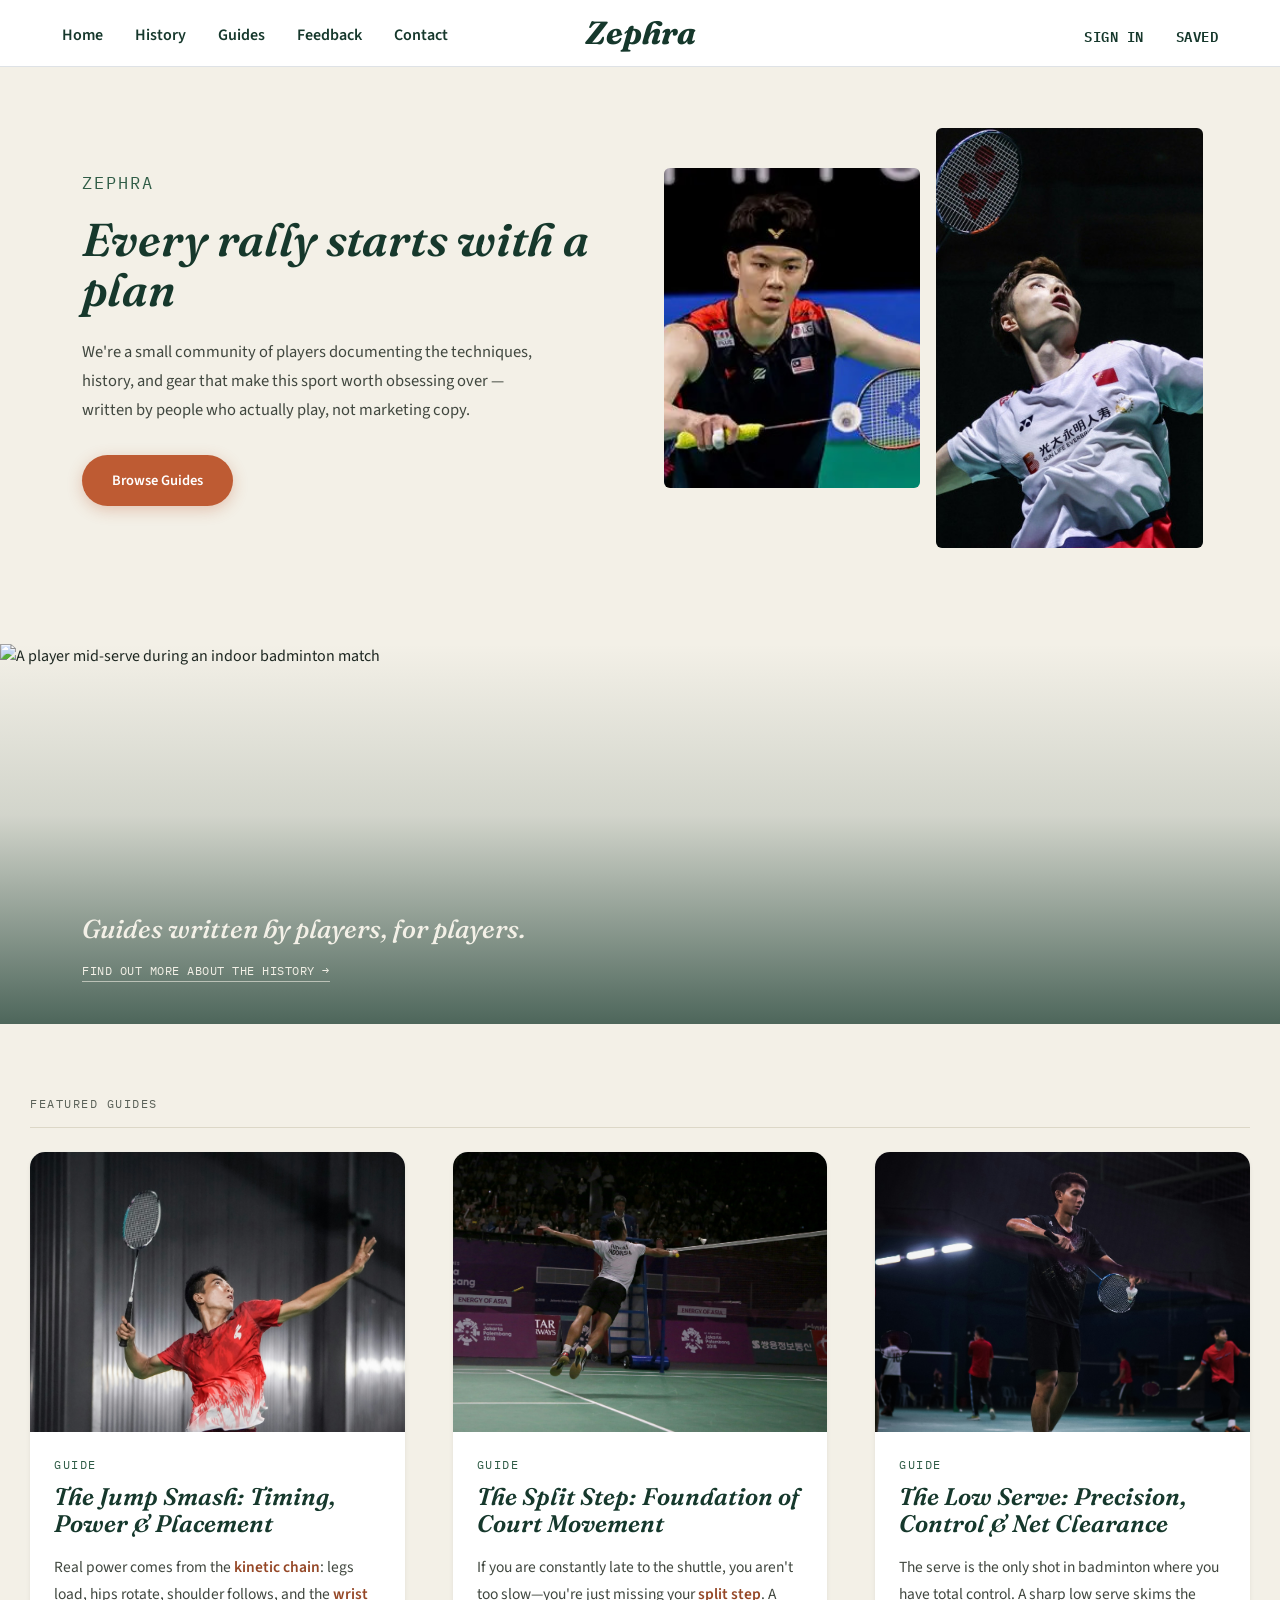
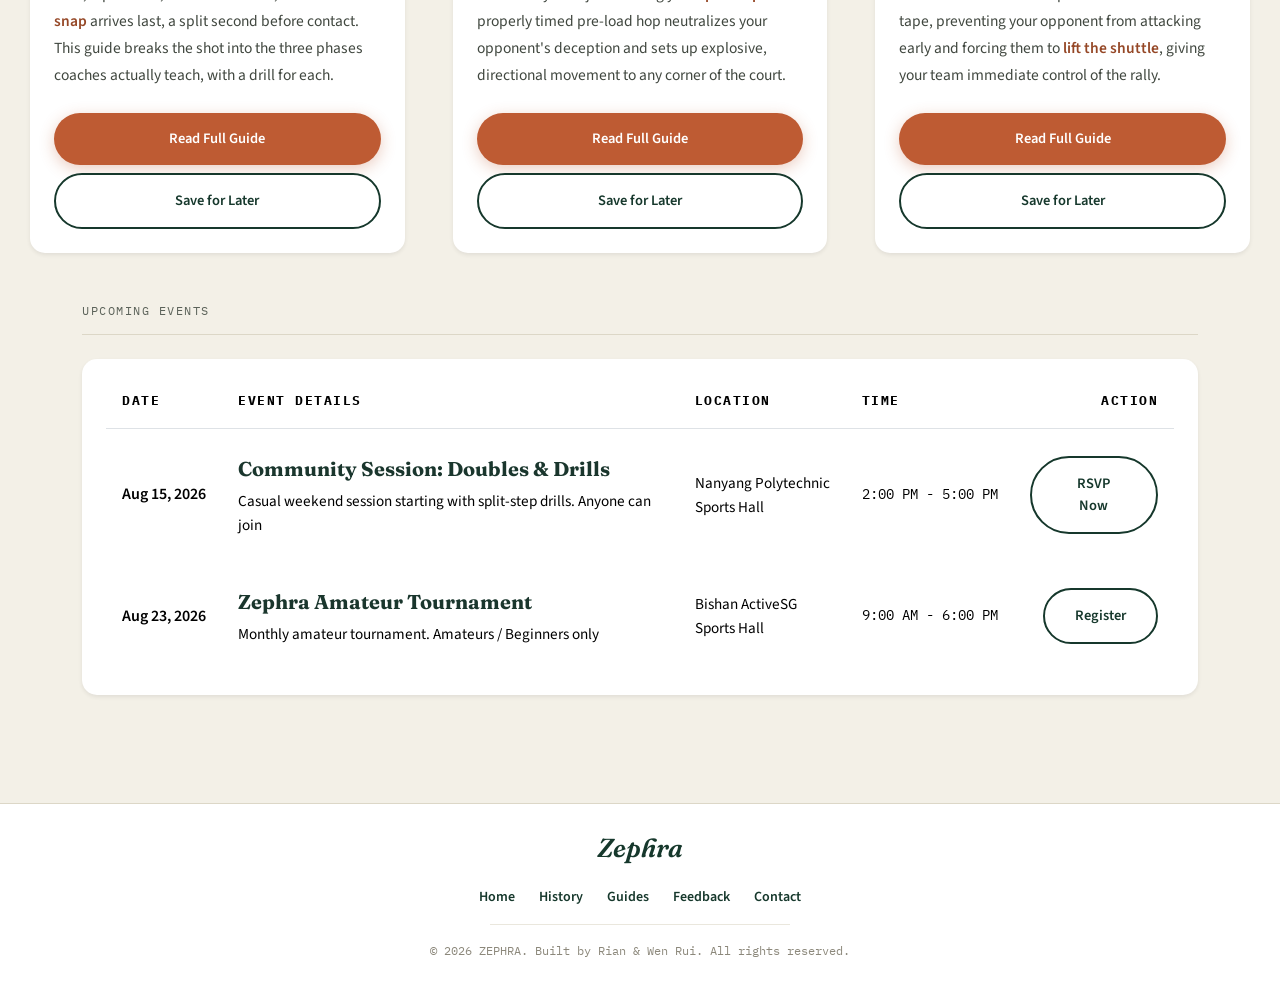
==== index.html @ 2a60977e "Update index.html" ====
<!DOCTYPE html>
<html lang="en">

<head>
    <meta charset="UTF-8">
    <meta name="viewport" content="width=device-width, initial-scale=1.0">
    <title>ZEPHRA — Badminton, Learned Properly</title>

    <!-- 1. BOOTSTRAP 5 CSS -->
    <link href="https://cdn.jsdelivr.net/npm/bootstrap@5.3.3/dist/css/bootstrap.min.css" rel="stylesheet">

    <!-- 2. GOOGLE FONTS -->
    <link rel="preconnect" href="https://fonts.googleapis.com">
    <link rel="preconnect" href="https://fonts.gstatic.com" crossorigin>
    <link
        href="https://fonts.googleapis.com/css2?family=Fraunces:ital,opsz,wght@0,9..144,300..900;1,9..144,300..900&family=IBM+Plex+Mono:ital,wght@0,400;0,500;0,600;1,400&family=Source+Sans+3:ital,wght@0,400;0,600;0,700;1,400&display=swap"
        rel="stylesheet">

    <!-- 3. YOUR CUSTOM CSS -->
    <link rel="stylesheet" href="common.css">
    <link rel="stylesheet" href="index.css">
</head>

<body>

    <!-- NAVBAR -->
    <header class="navbar navbar-expand-md fixed-top bg-white border-bottom">
        <div class="container-fluid max-width-1200 px-3 px-md-4">
            
            <!-- Brand Logo -->
            <a href="index.html" class="nav-brand fw-bold text-decoration-none">Zephra</a>

            <!-- Hamburger Toggle Button (Hidden on desktop, visible on phone) -->
            <button class="navbar-toggler border-0 shadow-none" type="button" data-bs-toggle="collapse" data-bs-target="#zephraNavbar" aria-controls="zephraNavbar" aria-expanded="false" aria-label="Toggle navigation">
            <span class="navbar-toggler-icon"></span>
            </button>

            <!-- Collapsible Navigation Links -->
            <div class="collapse navbar-collapse mt-3 mt-md-0" id="zephraNavbar">
            
            <!-- Left Links -->
            <nav class="nav-left navbar-nav me-auto mb-2 mb-md-0 d-flex gap-md-3">
                <a href="index.html" class="nav-item nav-link">Home</a>
                <a href="history.html" class="nav-item nav-link">History</a>
                <a href="techniques.html" class="nav-item nav-link">Guides</a>
                <a href="feedback.html" class="nav-item nav-link">Feedback</a>
                <a href="contact.html" class="nav-item nav-link">Contact</a>
            </nav>

            <!-- Right Links & Search -->
            <div class="nav-right navbar-nav align-items-md-center gap-2 gap-md-3">
                <a href="signin.html" class="nav-item nav-link">Sign In</a>
                <a href="saved.html" class="nav-item nav-link">Saved</a>
            </div>

            </div>

        </div>
    </header>

    <!-- HERO SECTION -->
    <section class="hero py-5">
        <div class="container">
            <div class="row align-items-center g-5">

                <div class="col-lg-6">
                    <div class="hero-eyebrow">Zephra</div>
                    <h1 class="hero-title">Every rally starts with a plan</h1>
                    <p class="hero-copy">
                        We're a small community of players documenting the techniques, history,
                        and gear that make this sport worth obsessing over — written by people
                        who actually play, not marketing copy.
                    </p>
                    <a href="techniques.html" class="btn btn-primary">Browse Guides</a>
                </div>

                <div class="col-lg-6">
                    <div class="hero-images">
                        <img class="img-a" src="lzj.jpg" alt="Shuttlecock resting on a badminton racket">
                        <img class="img-b" src="shiyuqi.jpg" alt="Two players rallying on an outdoor badminton court">
                    </div>
                </div>

            </div>
        </div>
    </section>

    <!-- BANNER SECTION -->
    <section class="banner my-5">
        <img src="https://images.unsplash.com/photo-1723074832950-9fb031b0f4ec?fm=jpg&q=70&w=1800&auto=format&fit=crop"
            alt="A player mid-serve during an indoor badminton match">

        <div class="container banner-inner">
            <div class="banner-caption">
                <p>Guides written by players, for players.</p>
                <a href="history.html">Find out more about the History →</a>
            </div>
        </div>
    </section>

<!-- FEATURED GUIDES SECTION -->
    <div class="container featured-wrap mb-5" style="max-width: 1400px;">
        <div class="section-label mb-4">Featured Guides</div>
        
        <div class="row g-5">
            
            <!-- Guide 1 -->
            <div class="col-lg-4 col-md-6">
                <div class="card h-100 border-0 shadow-sm" style="border-radius: 15px; overflow: hidden; background: #FFFFFF;">
                    <img src="smash.jpg" 
                         class="card-img-top object-fit-cover" 
                         alt="Player executing a jump smash" 
                         style="height: 280px; object-position: top;">
                         
                    <div class="card-body d-flex flex-column p-4">
                        <div class="eyebrow mb-2">Guide</div>
                        <h2 class="product-title fs-4 mb-3">The Jump Smash: Timing, Power &amp; Placement</h2>
                        <p class="product-description flex-grow-1">
                            Real power comes from the <span class="highlight">kinetic chain</span>:
                            legs load, hips rotate, shoulder follows, and the
                            <span class="highlight">wrist snap</span> arrives last, a split second
                            before contact. This guide breaks the shot into the three phases coaches
                            actually teach, with a drill for each.
                        </p>
                        <div class="action-buttons mt-auto d-flex flex-column gap-2">
                            <a href="techniques.html#smash" class="btn btn-primary w-100">Read Full Guide</a>
                            <button class="btn btn-secondary w-100">Save for Later</button>
                        </div>
                    </div>
                </div>
            </div>

            <!-- Guide 2 -->
            <div class="col-lg-4 col-md-6">
                <div class="card h-100 border-0 shadow-sm" style="border-radius: 15px; overflow: hidden; background: #FFFFFF;">
                    <img src="split.jpg" 
                         class="card-img-top object-fit-cover" 
                         alt="Close up of badminton shoes and footwork" 
                         style="height: 280px; object-position: center;">
                         
                    <div class="card-body d-flex flex-column p-4">
                        <div class="eyebrow mb-2">Guide</div>
                        <h2 class="product-title fs-4 mb-3">The Split Step: Foundation of Court Movement</h2>
                        <p class="product-description flex-grow-1">
                            If you are constantly late to the shuttle, you aren't too slow—you're just missing your <span class="highlight">split step</span>. 
                            A properly timed pre-load hop neutralizes your opponent's deception and sets up explosive, directional movement 
                            to any corner of the court.
                        </p>
                        <div class="action-buttons mt-auto d-flex flex-column gap-2">
                            <a href="techniques.html#split" class="btn btn-primary w-100">Read Full Guide</a>
                            <button class="btn btn-secondary w-100">Save for Later</button>
                        </div>
                    </div>
                </div>
            </div>

            <!-- Guide 3 -->
            <div class="col-lg-4 col-md-6">
                <div class="card h-100 border-0 shadow-sm" style="border-radius: 15px; overflow: hidden; background: #FFFFFF;">
                    <img src="serve.jpg" 
                         class="card-img-top object-fit-cover" 
                         alt="Badminton racket ready for a backhand stroke" 
                         style="height: 280px; object-position: center;">
                         
                    <div class="card-body d-flex flex-column p-4">
                        <div class="eyebrow mb-2">Guide</div>
                            <h2 class="product-title fs-4 mb-3">The Low Serve: Precision, Control &amp; Net Clearance</h2>
                                <p class="product-description flex-grow-1">
                                    The serve is the only shot in badminton where you have total control. A sharp low serve skims 
                                    the tape, preventing your opponent from attacking early and forcing them to 
                                    <span class="highlight">lift the shuttle</span>, giving your team immediate control of the rally.
                                </p>
                        <div class="action-buttons mt-auto d-flex flex-column gap-2">
                            <a href="techniques.html#serve" class="btn btn-primary w-100">Read Full Guide</a>
                            <button class="btn btn-secondary w-100">Save for Later</button>
                        </div>
                    </div>
                </div>
            </div>

        </div>
    </div>
   <!-- UPCOMING EVENTS SECTION (TABLE FORMAT) -->
    <div class="container mb-5 pb-5 gc-wrap">
        <div class="section-label mb-4">Upcoming Events</div>
        
        <!-- Table Wrapper with white background and rounded corners -->
            <div class="table-responsive bg-white shadow-sm p-4 event-table-wrap">
                <table class="table align-middle table-hover border-white mb-0">
                    
                    <!-- Table Header -->
                    <thead class="event-table-head">
                    <tr>
                        <th scope="col" class="border-bottom pb-3 px-3">Date</th>
                        <th scope="col" class="border-bottom pb-3 px-3">Event Details</th>
                        <th scope="col" class="border-bottom pb-3 px-3">Location</th>
                        <th scope="col" class="border-bottom pb-3 px-3">Time</th>
                        <th scope="col" class="border-bottom pb-3 px-3 text-end">Action</th>
                    </tr>
                    </thead>
                    
                    <!-- Table Body -->
                    <tbody class="event-table-body">
                    
                    <!-- Event Row 1 -->
                    <tr>
                        <td class="px-3 py-4 event-date">
                        Aug 15, 2026
                        </td>
                        <td class="px-3 py-4">
                        <div class="event-title">Community Session: Doubles &amp; Drills</div>
                        <div class="event-desc">Casual weekend session starting with split-step drills. Anyone can join</div>
                        </td>
                        <td class="px-3 py-4 event-location">
                        Nanyang Polytechnic<br>Sports Hall
                        </td>
                        <td class="px-3 py-4 event-time">
                        2:00 PM - 5:00 PM
                        </td>
                        <td class="px-3 py-4 text-end">
                        <a href="contact.html" class="btn btn-secondary event-btn">RSVP Now</a>
                        </td>
                    </tr>
                    
                    <!-- Event Row 2 -->
                    <tr>
                        <td class="px-3 py-4 event-date">Aug 23, 2026</td>
                            <td class="px-3 py-4">
                                <div class="event-title">Zephra Amateur Tournament</div>
                                <div class="event-desc">Monthly amateur tournament. Amateurs / Beginners only</div>
                            </td>
                            <td class="px-3 py-4 event-location">Bishan ActiveSG<br>Sports Hall</td>
                            <td class="px-3 py-4 event-time">9:00 AM - 6:00 PM</td>
                            <td class="px-3 py-4 text-end">
                            <a href="contact.html" class="btn btn-secondary event-btn">Register</a>
                        </td>
                    </tr>
                    </tbody>
                </table>
        </div>
    </div>
    <footer class="site-footer">
        <div class="container text-center py-4">
            <a href="index.html" class="footer-brand">Zephra</a>
            
            <div class="footer-links d-flex justify-content-center gap-4 my-3">
                <a href="index.html">Home</a>
                <a href="history.html">History</a>
                <a href="techniques.html">Guides</a>
                <a href="feedback.html">Feedback</a>
                <a href="contact.html">Contact</a>
            </div>
            
            <hr class="footer-divider mx-auto my-3" />
            
            <p class="footer-copy mb-0">&copy; 2026 ZEPHRA. Built by Rian & Wen Rui. All rights reserved.</p>
        </div>
    </footer>
    <!-- BOOTSTRAP 5 JAVASCRIPT -->
    <script src="https://cdn.jsdelivr.net/npm/bootstrap@5.3.3/dist/js/bootstrap.bundle.min.js"></script>
</body>

</html>
---- common.css ----
/* ==========================================================================
   COMMON STYLES & NAVBAR
   ========================================================================== */

/* Header Container */
html {
    overflow-y: scroll;
}
html body .navbar {
    display: flex;
    justify-content: space-between;
    align-items: center;
    padding: 15px 30px;
    position: fixed;
    top: 0;
    width: 100%;
    background: #FFFFFF;
    z-index: 1000;
    border-bottom: 1px solid #DCD7C7;
    box-sizing: border-box;
}

html body .nav-wrap {
    display: flex;
    align-items: center;
    justify-content: space-between;
    position: relative;
    width: 100%;
}

/* Left Nav Group */
html body .nav-left { 
    display: flex; 
    align-items: center;
    gap: 28px; 
}

/* Centered Brand Title */
html body .nav-brand {
    position: absolute;
    left: 0;
    right: 0;
    width: fit-content;
    margin: 0 auto;
    font-family: 'Fraunces', serif;
    font-style: italic;
    font-weight: 600;
    font-size: 32px;
    color: #16382C;
    text-decoration: none;
    line-height: 1.1;
    transition: color 0.3s ease;
}

html body .nav-brand:hover {
    color: #BE5B33;
}

/* Standard Nav Links */
html body .nav-item {
    text-decoration: none;
    color: #16382C;
    font-size: 16px; 
    font-weight: 600;
    font-family: 'Source Sans 3', sans-serif;
    position: relative;
    padding-bottom: 2px;
    transition: color 0.3s ease;
}

html body .nav-item::after {
    content: '';
    position: absolute;
    bottom: -2px;
    left: 0;
    width: 0;
    height: 2px;
    background: #BE5B33;
    transition: width 0.3s ease;
}

html body .nav-item:hover::after,
html body .nav-item.active::after { 
    width: 100%; 
}

html body .nav-item:hover,
html body .nav-item.active { 
    color: #BE5B33; 
}

/* Right Side Icon & Action Group */
html body .nav-right { 
    display: flex; 
    align-items: center; 
    gap: 20px; 
}

html body .nav-right .nav-item {
    font-family: 'IBM Plex Mono', monospace;
    font-size: 14px; 
    text-transform: uppercase;
    letter-spacing: 0.5px;
}
/* Custom Hamburger Icon & Mobile Styling */
.navbar-toggler:focus {
    box-shadow: none;
}
/* ZEPHRA — FOOTER STYLES*/
.site-footer {
    background-color: #FFFFFF;
    border-top: 1px solid #DCD7C7;
    margin-top: 60px;
}

.footer-brand {
    font-family: 'Fraunces', serif;
    font-style: italic;
    font-weight: 600;
    font-size: 26px;
    color: #16382C;
    text-decoration: none;
    transition: color 0.2s ease;
}

.footer-brand:hover {
    color: #BE5B33;
}

.footer-links a {
    font-family: 'Source Sans 3', sans-serif;
    font-size: 14px;
    font-weight: 600;
    color: #16382C;
    text-decoration: none;
    transition: color 0.2s ease;
}

.footer-links a:hover {
    color: #BE5B33;
}

.footer-divider {
    max-width: 300px;
    border-top: 1px solid #DCD7C7;
    opacity: 0.6;
}

.footer-copy {
    font-family: 'IBM Plex Mono', monospace;
    font-size: 12px;
    color: #8C887B;
}
/* Mobile dropdown menu styling */
@media (max-width: 768px) {
    .navbar-collapse {
        background-color: #ffffff;
        padding: 1rem;
        border-radius: 12px;
        box-shadow: 0 8px 24px rgba(0, 0, 0, 0.08);
    }

    .nav-left,
    .nav-right {
        gap: 0 !important;
        margin-bottom: 0 !important;
    }

    .nav-left .nav-link,
    .nav-right .nav-link {
        padding: 8px 0;
        border-bottom: 1px solid #f0f0f0;
    }

    .nav-right .nav-link:last-child {
        border-bottom: none;
    }
    .nav-brand {
        top: 15px;
    }
}
---- index.css ----
/*1.BASE STYLES*/
* {
    margin: 0;
    padding: 0;
    box-sizing: border-box;
}

html body {
    font-family: 'Source Sans 3', sans-serif;
    line-height: 1.6;
    background: #F3F0E7;
    color: #1D2620;
    min-height: 100vh;
    padding-top: 80px;
}

/*2. BUTTONS */
html body .btn {
    padding: 15px 30px;
    border: none;
    border-radius: 50px;
    font-size: 14.5px;
    font-weight: 600;
    font-family: 'Source Sans 3', sans-serif;
    cursor: pointer;
    transition: all 0.3s ease;
    text-decoration: none;
    display: inline-block;
}

html body .btn-primary {
    background: #BE5B33;
    color: white;
    box-shadow: 0 4px 15px rgba(190, 91, 51, 0.3);
}

html body .btn-primary:hover {
    background: #954726;
    color: white;
    margin-top: -2px;
    margin-bottom: 2px;
    box-shadow: 0 6px 20px rgba(190, 91, 51, 0.4);
}

html body .btn-secondary {
    background: white;
    color: #16382C;
    border: 2px solid #16382C;
}

html body .btn-secondary:hover { 
    background: #16382C; 
    color: white; 
    margin-top: -2px;
    margin-bottom: 2px;
}

html body .btn-text {
    background: transparent;
    color: #16382C;
    padding: 15px 0;
    font-weight: 600;
    border-bottom: 2px solid #16382C;
    border-radius: 0;
}

html body .btn-text:hover { 
    color: #954726; 
    border-color: #954726; 
}

/*3. HERO SECTION*/
.hero {
    width: 100%;
}

html body .hero-eyebrow {
    font-family: 'IBM Plex Mono', monospace;
    font-size: 17px;
    letter-spacing: 2px;
    text-transform: uppercase;
    color: #2F5C46;
    margin-bottom: 18px;
}

html body .hero-title {
    font-family: 'Fraunces', serif;
    font-style: italic;
    font-weight: 600;
    font-size: 46px;
    line-height: 1.1;
    color: #16382C;
    margin-bottom: 22px;
}

.hero-copy {
    font-size: 16.5px;
    line-height: 1.75;
    color: #40473F;
    max-width: 460px;
    margin-bottom: 30px;
}

.hero-images {
    width: 100%;
    display: flex;
    gap: 16px;
    align-items: flex-start;
}

.hero-images img {
    object-fit: cover;
    border-radius: 6px;
    display: block;
}

.hero-images .img-a {
    width: 48%;
    height: 320px;
    margin-top: 40px;
}

.hero-images .img-b {
    width: 50%;
    height: 420px;
}

/*4. BANNER SECTION */
.banner {
    position: relative;
    width: 100%;
    height: 380px;
    margin-top: 60px;
    overflow: hidden;
}

.banner img {
    width: 100%;
    height: 100%;
    object-fit: cover;
    object-position: center 30%;
    position: absolute;
    top: 0;
    left: 0;
}

.banner::after {
    content: '';
    position: absolute;
    inset: 0;
    background: linear-gradient(0deg, rgba(22,56,44,0.75) 0%, rgba(22,56,44,0.15) 55%, rgba(22,56,44,0) 100%);
}

.banner-inner {
    height: 100%;
    position: relative;
    z-index: 2;
    display: flex;
    align-items: flex-end;
    padding-bottom: 40px;
}

.banner-caption {
    padding: 0;
    max-width: 1180px;
}

html body .banner-caption p {
    font-family: 'Fraunces', serif;
    font-style: italic;
    font-weight: 500;
    font-size: 26px;
    color: #F3F0E7;
    max-width: 560px;
    line-height: 1.3;
    margin-bottom: 12px;
}

html body .banner-caption a {
    display: inline-block;
    font-family: 'IBM Plex Mono', monospace;
    font-size: 12px;
    letter-spacing: 0.5px;
    text-transform: uppercase;
    color: #F3F0E7;
    border-bottom: 1px solid rgba(243,240,231,0.6);
    text-decoration: none;
}

/*5. FEATURED GUIDE SECTION */
.featured-wrap {
    max-width: 1000px;
    margin: 70px auto 90px;
    padding: 0 30px;
}

html body .section-label {
    font-family: 'IBM Plex Mono', monospace;
    font-size: 12px;
    letter-spacing: 1.5px;
    text-transform: uppercase;
    color: #5B6259;
    border-bottom: 1px solid #DCD7C7;
    padding-bottom: 14px;
    margin-bottom: 30px;
}

.product-container {
    background: #FFFFFF;
    border-radius: 15px;
    box-shadow: 0 10px 30px rgba(22, 56, 44, 0.1);
    overflow: hidden;
    display: grid;
    grid-template-columns: 320px 1fr; 
    position: relative;
    width: 100%;
}

.product-image {
    background: linear-gradient(165deg, #EEEBDF 0%, #E3DFCE 100%);
    display: flex;
    align-items: center;
    justify-content: center;
    padding: 50px 40px;
    position: relative;
    min-height: 380px;
}

html body .award-badge {
    position: absolute;
    top: 20px;
    right: 20px;
    width: 78px;
    height: 78px;
    background: #16382C;
    border-radius: 50%;
    display: flex;
    align-items: center;
    justify-content: center;
    color: white;
    font-family: 'IBM Plex Mono', monospace;
    font-size: 10px;
    font-weight: 600;
    text-align: center;
    line-height: 1.4;
}

.shuttle-mark { 
    width: 170px; 
    height: 170px; 
}

.product-details {
    padding: 40px 48px;
    display: flex;
    flex-direction: column;
    justify-content: center;
}

html body .eyebrow {
    font-family: 'IBM Plex Mono', monospace;
    font-size: 11.5px;
    letter-spacing: 1.5px;
    text-transform: uppercase;
    color: #2F5C46;
    margin-bottom: 14px;
}

html body .product-title {
    color: #16382C;
    font-family: 'Fraunces', serif;
    font-style: italic;
    font-weight: 600;
    font-size: 30px;
    margin-bottom: 18px;
    line-height: 1.15;
}

.product-description {
    color: #40473F;
    font-size: 15.5px;
    line-height: 1.75;
    margin-bottom: 24px;
}

.highlight { 
    color: #954726; 
    font-weight: 600; 
}

html body .meta-line {
    display: flex;
    align-items: center;
    font-family: 'IBM Plex Mono', monospace;
    font-size: 11.5px;
    text-transform: uppercase;
    color: #5B6259;
    margin-bottom: 28px;
    flex-wrap: nowrap;
}

.meta-line span {
    padding-right: 14px;
    margin-right: 14px;
    border-right: 1px solid #DCD7C7;
    white-space: nowrap; 
}

.meta-line span:last-child { 
    border-right: none;
    padding-right: 0;
    margin-right: 0;
}

.action-buttons { 
    display: flex; 
    gap: 20px; 
}
/*8. UPCOMING EVENTS TABLE */
.event-table-wrap {
    border-radius: 15px;
}

.event-table-head {
    font-family: 'IBM Plex Mono', monospace;
    font-size: 0.8rem;
    letter-spacing: 1.5px;
    color: #5a7066;
    text-transform: uppercase;
}

.event-table-body {
    font-family: 'Source Sans 3', sans-serif;
    color: #495057;
}

.event-table-body tr:not(:first-child) td {
    border-top: 1px solid #f0f0f0;
}

.event-date {
    font-weight: 600;
    color: #1a362d;
    white-space: nowrap;
}

.event-title {
    font-family: 'Fraunces', serif;
    font-size: 1.25rem;
    font-weight: 700;
    color: #1a362d;
    margin-bottom: 4px;
}

.event-desc {
    font-size: 0.95rem;
}

.event-location {
    font-size: 0.95rem;
    white-space: nowrap;
}

.event-time {
    font-family: 'IBM Plex Mono', monospace;
    font-size: 0.85rem;
    white-space: nowrap;
}

.event-btn {
    padding: 10px 24px;
    font-size: 0.9rem;
}
/*6. RESPONSIVE */
@media (max-width: 860px) {
    html body .hero-title { 
        font-size: 34px; 
    }
    .hero-images { 
        margin-top: 20px; 
    }
    .banner { 
        height: 280px; 
    }
    html body .banner-caption p { 
        font-size: 20px; 
    }
    .product-container { 
        grid-template-columns: 1fr; 
    }
    .product-image {
        min-height: 240px;
    }
    .product-details { 
        padding: 34px; 
    }
    .action-buttons { 
        flex-direction: column; 
    }
}
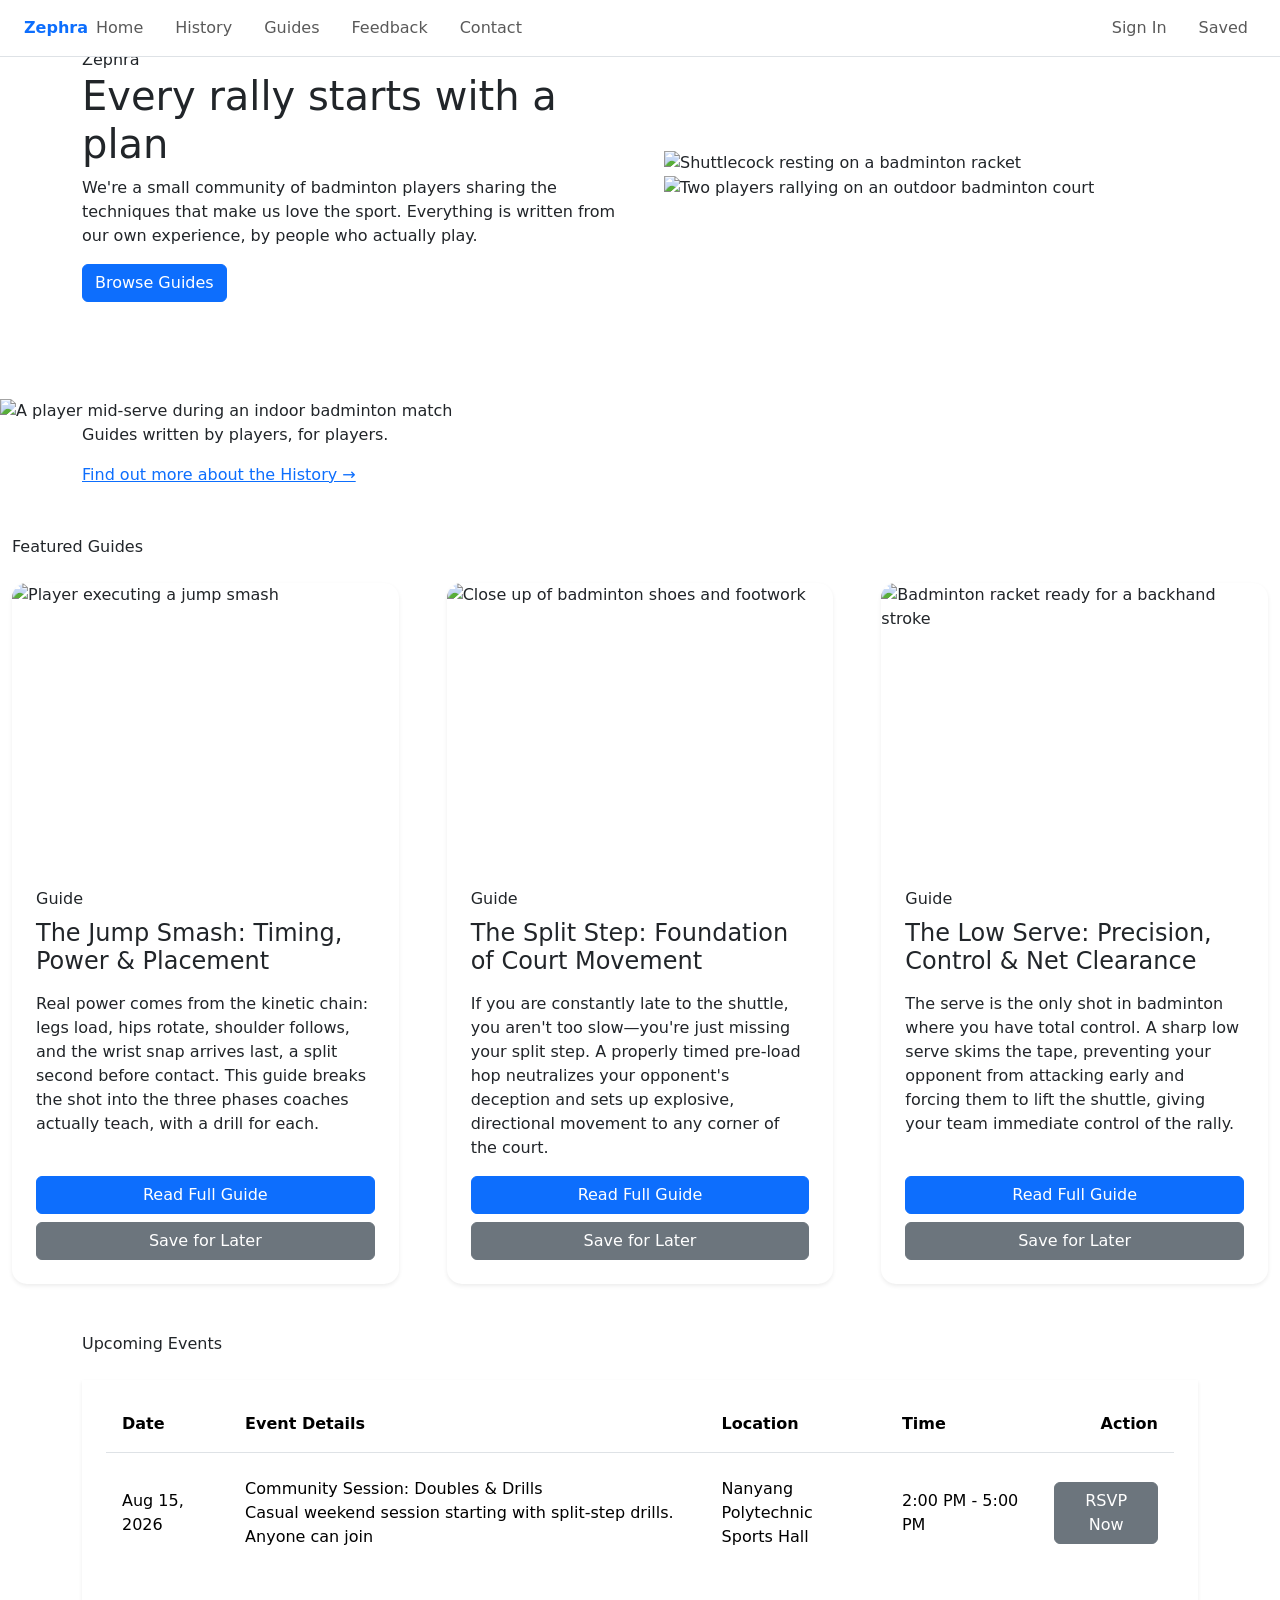
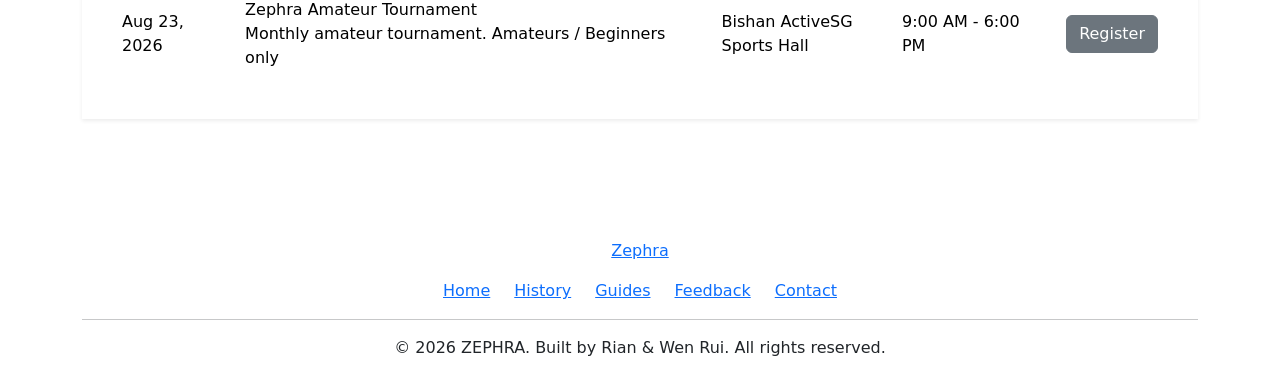
==== commit dc34ee2c: "Fix file paths for CSS and image resources Updated file paths for CSS and images in index.html." ====
--- a/index.html
+++ b/index.html
@@ -1,263 +1,264 @@
 <!DOCTYPE html>
 <html lang="en">
 
-<head>
-    <meta charset="UTF-8">
-    <meta name="viewport" content="width=device-width, initial-scale=1.0">
-    <title>ZEPHRA — Badminton, Learned Properly</title>
-
-    <!-- 1. BOOTSTRAP 5 CSS -->
-    <link href="https://cdn.jsdelivr.net/npm/bootstrap@5.3.3/dist/css/bootstrap.min.css" rel="stylesheet">
-
-    <!-- 2. GOOGLE FONTS -->
-    <link rel="preconnect" href="https://fonts.googleapis.com">
-    <link rel="preconnect" href="https://fonts.gstatic.com" crossorigin>
-    <link
-        href="https://fonts.googleapis.com/css2?family=Fraunces:ital,opsz,wght@0,9..144,300..900;1,9..144,300..900&family=IBM+Plex+Mono:ital,wght@0,400;0,500;0,600;1,400&family=Source+Sans+3:ital,wght@0,400;0,600;0,700;1,400&display=swap"
-        rel="stylesheet">
-
-    <!-- 3. YOUR CUSTOM CSS -->
-    <link rel="stylesheet" href="common.css">
-    <link rel="stylesheet" href="index.css">
-</head>
-
-<body>
-
-    <!-- NAVBAR -->
-    <header class="navbar navbar-expand-md fixed-top bg-white border-bottom">
-        <div class="container-fluid max-width-1200 px-3 px-md-4">
-            
-            <!-- Brand Logo -->
-            <a href="index.html" class="nav-brand fw-bold text-decoration-none">Zephra</a>
-
-            <!-- Hamburger Toggle Button (Hidden on desktop, visible on phone) -->
-            <button class="navbar-toggler border-0 shadow-none" type="button" data-bs-toggle="collapse" data-bs-target="#zephraNavbar" aria-controls="zephraNavbar" aria-expanded="false" aria-label="Toggle navigation">
-            <span class="navbar-toggler-icon"></span>
-            </button>
-
-            <!-- Collapsible Navigation Links -->
-            <div class="collapse navbar-collapse mt-3 mt-md-0" id="zephraNavbar">
-            
-            <!-- Left Links -->
-            <nav class="nav-left navbar-nav me-auto mb-2 mb-md-0 d-flex gap-md-3">
-                <a href="index.html" class="nav-item nav-link">Home</a>
-                <a href="history.html" class="nav-item nav-link">History</a>
-                <a href="techniques.html" class="nav-item nav-link">Guides</a>
-                <a href="feedback.html" class="nav-item nav-link">Feedback</a>
-                <a href="contact.html" class="nav-item nav-link">Contact</a>
-            </nav>
-
-            <!-- Right Links & Search -->
-            <div class="nav-right navbar-nav align-items-md-center gap-2 gap-md-3">
-                <a href="signin.html" class="nav-item nav-link">Sign In</a>
-                <a href="saved.html" class="nav-item nav-link">Saved</a>
-            </div>
-
-            </div>
-
-        </div>
-    </header>
-
-    <!-- HERO SECTION -->
-    <section class="hero py-5">
-        <div class="container">
-            <div class="row align-items-center g-5">
-
-                <div class="col-lg-6">
-                    <div class="hero-eyebrow">Zephra</div>
-                    <h1 class="hero-title">Every rally starts with a plan</h1>
-                    <p class="hero-copy">
-                        We're a small community of players documenting the techniques, history,
-                        and gear that make this sport worth obsessing over — written by people
-                        who actually play, not marketing copy.
-                    </p>
-                    <a href="techniques.html" class="btn btn-primary">Browse Guides</a>
-                </div>
-
-                <div class="col-lg-6">
-                    <div class="hero-images">
-                        <img class="img-a" src="lzj.jpg" alt="Shuttlecock resting on a badminton racket">
-                        <img class="img-b" src="shiyuqi.jpg" alt="Two players rallying on an outdoor badminton court">
-                    </div>
-                </div>
-
-            </div>
-        </div>
-    </section>
-
-    <!-- BANNER SECTION -->
-    <section class="banner my-5">
-        <img src="https://images.unsplash.com/photo-1723074832950-9fb031b0f4ec?fm=jpg&q=70&w=1800&auto=format&fit=crop"
-            alt="A player mid-serve during an indoor badminton match">
-
-        <div class="container banner-inner">
-            <div class="banner-caption">
-                <p>Guides written by players, for players.</p>
-                <a href="history.html">Find out more about the History →</a>
-            </div>
-        </div>
-    </section>
-
-<!-- FEATURED GUIDES SECTION -->
-    <div class="container featured-wrap mb-5" style="max-width: 1400px;">
-        <div class="section-label mb-4">Featured Guides</div>
-        
-        <div class="row g-5">
-            
-            <!-- Guide 1 -->
-            <div class="col-lg-4 col-md-6">
-                <div class="card h-100 border-0 shadow-sm" style="border-radius: 15px; overflow: hidden; background: #FFFFFF;">
-                    <img src="smash.jpg" 
-                         class="card-img-top object-fit-cover" 
-                         alt="Player executing a jump smash" 
-                         style="height: 280px; object-position: top;">
-                         
-                    <div class="card-body d-flex flex-column p-4">
-                        <div class="eyebrow mb-2">Guide</div>
-                        <h2 class="product-title fs-4 mb-3">The Jump Smash: Timing, Power &amp; Placement</h2>
-                        <p class="product-description flex-grow-1">
-                            Real power comes from the <span class="highlight">kinetic chain</span>:
-                            legs load, hips rotate, shoulder follows, and the
-                            <span class="highlight">wrist snap</span> arrives last, a split second
-                            before contact. This guide breaks the shot into the three phases coaches
-                            actually teach, with a drill for each.
-                        </p>
-                        <div class="action-buttons mt-auto d-flex flex-column gap-2">
-                            <a href="techniques.html#smash" class="btn btn-primary w-100">Read Full Guide</a>
-                            <button class="btn btn-secondary w-100">Save for Later</button>
-                        </div>
-                    </div>
-                </div>
-            </div>
-
-            <!-- Guide 2 -->
-            <div class="col-lg-4 col-md-6">
-                <div class="card h-100 border-0 shadow-sm" style="border-radius: 15px; overflow: hidden; background: #FFFFFF;">
-                    <img src="split.jpg" 
-                         class="card-img-top object-fit-cover" 
-                         alt="Close up of badminton shoes and footwork" 
-                         style="height: 280px; object-position: center;">
-                         
-                    <div class="card-body d-flex flex-column p-4">
-                        <div class="eyebrow mb-2">Guide</div>
-                        <h2 class="product-title fs-4 mb-3">The Split Step: Foundation of Court Movement</h2>
-                        <p class="product-description flex-grow-1">
-                            If you are constantly late to the shuttle, you aren't too slow—you're just missing your <span class="highlight">split step</span>. 
-                            A properly timed pre-load hop neutralizes your opponent's deception and sets up explosive, directional movement 
-                            to any corner of the court.
-                        </p>
-                        <div class="action-buttons mt-auto d-flex flex-column gap-2">
-                            <a href="techniques.html#split" class="btn btn-primary w-100">Read Full Guide</a>
-                            <button class="btn btn-secondary w-100">Save for Later</button>
-                        </div>
-                    </div>
-                </div>
-            </div>
-
-            <!-- Guide 3 -->
-            <div class="col-lg-4 col-md-6">
-                <div class="card h-100 border-0 shadow-sm" style="border-radius: 15px; overflow: hidden; background: #FFFFFF;">
-                    <img src="serve.jpg" 
-                         class="card-img-top object-fit-cover" 
-                         alt="Badminton racket ready for a backhand stroke" 
-                         style="height: 280px; object-position: center;">
-                         
-                    <div class="card-body d-flex flex-column p-4">
-                        <div class="eyebrow mb-2">Guide</div>
-                            <h2 class="product-title fs-4 mb-3">The Low Serve: Precision, Control &amp; Net Clearance</h2>
-                                <p class="product-description flex-grow-1">
-                                    The serve is the only shot in badminton where you have total control. A sharp low serve skims 
-                                    the tape, preventing your opponent from attacking early and forcing them to 
-                                    <span class="highlight">lift the shuttle</span>, giving your team immediate control of the rally.
-                                </p>
-                        <div class="action-buttons mt-auto d-flex flex-column gap-2">
-                            <a href="techniques.html#serve" class="btn btn-primary w-100">Read Full Guide</a>
-                            <button class="btn btn-secondary w-100">Save for Later</button>
-                        </div>
-                    </div>
-                </div>
-            </div>
-
-        </div>
-    </div>
-   <!-- UPCOMING EVENTS SECTION (TABLE FORMAT) -->
-    <div class="container mb-5 pb-5 gc-wrap">
-        <div class="section-label mb-4">Upcoming Events</div>
-        
-        <!-- Table Wrapper with white background and rounded corners -->
-            <div class="table-responsive bg-white shadow-sm p-4 event-table-wrap">
-                <table class="table align-middle table-hover border-white mb-0">
-                    
-                    <!-- Table Header -->
-                    <thead class="event-table-head">
-                    <tr>
-                        <th scope="col" class="border-bottom pb-3 px-3">Date</th>
-                        <th scope="col" class="border-bottom pb-3 px-3">Event Details</th>
-                        <th scope="col" class="border-bottom pb-3 px-3">Location</th>
-                        <th scope="col" class="border-bottom pb-3 px-3">Time</th>
-                        <th scope="col" class="border-bottom pb-3 px-3 text-end">Action</th>
-                    </tr>
-                    </thead>
-                    
-                    <!-- Table Body -->
-                    <tbody class="event-table-body">
-                    
-                    <!-- Event Row 1 -->
-                    <tr>
-                        <td class="px-3 py-4 event-date">
-                        Aug 15, 2026
-                        </td>
-                        <td class="px-3 py-4">
-                        <div class="event-title">Community Session: Doubles &amp; Drills</div>
-                        <div class="event-desc">Casual weekend session starting with split-step drills. Anyone can join</div>
-                        </td>
-                        <td class="px-3 py-4 event-location">
-                        Nanyang Polytechnic<br>Sports Hall
-                        </td>
-                        <td class="px-3 py-4 event-time">
-                        2:00 PM - 5:00 PM
-                        </td>
-                        <td class="px-3 py-4 text-end">
-                        <a href="contact.html" class="btn btn-secondary event-btn">RSVP Now</a>
-                        </td>
-                    </tr>
-                    
-                    <!-- Event Row 2 -->
-                    <tr>
-                        <td class="px-3 py-4 event-date">Aug 23, 2026</td>
-                            <td class="px-3 py-4">
-                                <div class="event-title">Zephra Amateur Tournament</div>
-                                <div class="event-desc">Monthly amateur tournament. Amateurs / Beginners only</div>
-                            </td>
-                            <td class="px-3 py-4 event-location">Bishan ActiveSG<br>Sports Hall</td>
-                            <td class="px-3 py-4 event-time">9:00 AM - 6:00 PM</td>
-                            <td class="px-3 py-4 text-end">
-                            <a href="contact.html" class="btn btn-secondary event-btn">Register</a>
-                        </td>
-                    </tr>
-                    </tbody>
-                </table>
-        </div>
-    </div>
-    <footer class="site-footer">
-        <div class="container text-center py-4">
-            <a href="index.html" class="footer-brand">Zephra</a>
-            
-            <div class="footer-links d-flex justify-content-center gap-4 my-3">
-                <a href="index.html">Home</a>
-                <a href="history.html">History</a>
-                <a href="techniques.html">Guides</a>
-                <a href="feedback.html">Feedback</a>
-                <a href="contact.html">Contact</a>
-            </div>
-            
-            <hr class="footer-divider mx-auto my-3" />
-            
-            <p class="footer-copy mb-0">&copy; 2026 ZEPHRA. Built by Rian & Wen Rui. All rights reserved.</p>
-        </div>
-    </footer>
-    <!-- BOOTSTRAP 5 JAVASCRIPT -->
-    <script src="https://cdn.jsdelivr.net/npm/bootstrap@5.3.3/dist/js/bootstrap.bundle.min.js"></script>
-</body>
+	<head>
+		<meta charset="UTF-8">
+		<meta name="viewport" content="width=device-width, initial-scale=1.0">
+		<title>ZEPHRA — Badminton, Learned Properly</title>
+
+		<!-- 1. BOOTSTRAP 5 CSS -->
+		<link href="https://cdn.jsdelivr.net/npm/bootstrap@5.3.3/dist/css/bootstrap.min.css" rel="stylesheet">
+
+		<!-- 2. GOOGLE FONTS -->
+		<link rel="preconnect" href="https://fonts.googleapis.com">
+		<link rel="preconnect" href="https://fonts.gstatic.com" crossorigin>
+		<link
+			href="https://fonts.googleapis.com/css2?family=Fraunces:ital,opsz,wght@0,9..144,300..900;1,9..144,300..900&family=IBM+Plex+Mono:ital,wght@0,400;0,500;0,600;1,400&family=Source+Sans+3:ital,wght@0,400;0,600;0,700;1,400&display=swap"
+			rel="stylesheet">
+
+		<!-- 3. YOUR CUSTOM CSS -->
+		<link rel="stylesheet" href="../css/common.css">
+		<link rel="stylesheet" href="../css/index.css">
+	</head>
+
+	<body>
+
+		<!-- NAVBAR -->
+		<header class="navbar navbar-expand-md fixed-top bg-white border-bottom">
+			<div class="container-fluid max-width-1200 px-3 px-md-4">
+				
+				<!-- Brand Logo -->
+				<a href="index.html" class="nav-brand fw-bold text-decoration-none">Zephra</a>
+
+				<!-- Hamburger Toggle Button (Hidden on desktop, visible on phone) -->
+				<button class="navbar-toggler border-0 shadow-none" type="button" data-bs-toggle="collapse" data-bs-target="#zephraNavbar" aria-controls="zephraNavbar" aria-expanded="false" aria-label="Toggle navigation">
+				<span class="navbar-toggler-icon"></span>
+				</button>
+
+				<!-- Collapsible Navigation Links -->
+				<div class="collapse navbar-collapse mt-3 mt-md-0" id="zephraNavbar">
+				
+				<!-- Left Links -->
+				<nav class="nav-left navbar-nav me-auto mb-2 mb-md-0 d-flex gap-md-3">
+					<a href="index.html" class="nav-item nav-link">Home</a>
+					<a href="history.html" class="nav-item nav-link">History</a>
+					<a href="techniques.html" class="nav-item nav-link">Guides</a>
+					<a href="feedback.html" class="nav-item nav-link">Feedback</a>
+					<a href="contact.html" class="nav-item nav-link">Contact</a>
+				</nav>
+
+				<!-- Right Links & Search -->
+				<div class="nav-right navbar-nav align-items-md-center gap-2 gap-md-3">
+					<a href="signin.html" class="nav-item nav-link">Sign In</a>
+					<a href="saved.html" class="nav-item nav-link">Saved</a>
+				</div>
+
+				</div>
+
+			</div>
+		</header>
+
+		<!-- HERO SECTION -->
+		<section class="hero py-5">
+			<div class="container">
+				<div class="row align-items-center g-5">
+
+					<div class="col-lg-6">
+						<div class="hero-eyebrow">Zephra</div>
+						<h1 class="hero-title">Every rally starts with a plan</h1>
+						<p class="hero-copy">
+							We're a small community of badminton players sharing the techniques that make us love the sport.
+							Everything is written from our own experience, by people who actually play.
+						</p>
+						<a href="techniques.html" class="btn btn-primary">Browse Guides</a>
+					</div>
+
+					<div class="col-lg-6">
+						<div class="hero-images">
+							<img class="img-a" src="../pictures/lzj.jpg" alt="Shuttlecock resting on a badminton racket">
+							<img class="img-b" src="../pictures/shiyuqi.jpg" alt="Two players rallying on an outdoor badminton court">
+						</div>
+					</div>
+
+				</div>
+			</div>
+		</section>
+
+		<!-- BANNER SECTION -->
+		<section class="banner my-5">
+			<img src="https://images.unsplash.com/photo-1723074832950-9fb031b0f4ec?fm=jpg&q=70&w=1800&auto=format&fit=crop"
+				alt="A player mid-serve during an indoor badminton match">
+
+			<div class="container banner-inner">
+				<div class="banner-caption">
+					<p>Guides written by players, for players.</p>
+					<a href="history.html">Find out more about the History →</a>
+				</div>
+			</div>
+		</section>
+
+	<!-- FEATURED GUIDES SECTION -->
+		<div class="container featured-wrap mb-5" style="max-width: 1400px;">
+			<div class="section-label mb-4">Featured Guides</div>
+			
+			<div class="row g-5">
+				
+				<!-- Guide 1 -->
+				<div class="col-lg-4 col-md-6">
+					<div class="card h-100 border-0 shadow-sm" style="border-radius: 15px; overflow: hidden; background: #FFFFFF;">
+						<img src="../pictures/smash.jpg" 
+							class="card-img-top object-fit-cover" 
+							alt="Player executing a jump smash" 
+							style="height: 280px; object-position: top;">
+							
+						<div class="card-body d-flex flex-column p-4">
+							<div class="eyebrow mb-2">Guide</div>
+							<h2 class="product-title fs-4 mb-3">The Jump Smash: Timing, Power &amp; Placement</h2>
+							<p class="product-description flex-grow-1">
+								Real power comes from the <span class="highlight">kinetic chain</span>:
+								legs load, hips rotate, shoulder follows, and the
+								<span class="highlight">wrist snap</span> arrives last, a split second
+								before contact. This guide breaks the shot into the three phases coaches
+								actually teach, with a drill for each.
+							</p>
+							<div class="action-buttons mt-auto d-flex flex-column gap-2">
+								<a href="techniques.html#smash" class="btn btn-primary w-100">Read Full Guide</a>
+								<button class="btn btn-secondary w-100">Save for Later</button>
+							</div>
+						</div>
+					</div>
+				</div>
+
+				<!-- Guide 2 -->
+				<div class="col-lg-4 col-md-6">
+					<div class="card h-100 border-0 shadow-sm" style="border-radius: 15px; overflow: hidden; background: #FFFFFF;">
+						<img src="../pictures/split.jpg" 
+							class="card-img-top object-fit-cover" 
+							alt="Close up of badminton shoes and footwork" 
+							style="height: 280px; object-position: center;">
+							
+						<div class="card-body d-flex flex-column p-4">
+							<div class="eyebrow mb-2">Guide</div>
+							<h2 class="product-title fs-4 mb-3">The Split Step: Foundation of Court Movement</h2>
+							<p class="product-description flex-grow-1">
+								If you are constantly late to the shuttle, you aren't too slow—you're just missing your <span class="highlight">split step</span>. 
+								A properly timed pre-load hop neutralizes your opponent's deception and sets up explosive, directional movement 
+								to any corner of the court.
+							</p>
+							<div class="action-buttons mt-auto d-flex flex-column gap-2">
+								<a href="techniques.html#split" class="btn btn-primary w-100">Read Full Guide</a>
+								<button class="btn btn-secondary w-100">Save for Later</button>
+							</div>
+						</div>
+					</div>
+				</div>
+
+				<!-- Guide 3 -->
+				<div class="col-lg-4 col-md-6">
+					<div class="card h-100 border-0 shadow-sm" style="border-radius: 15px; overflow: hidden; background: #FFFFFF;">
+						<img src="../pictures/serve.jpg" 
+							class="card-img-top object-fit-cover" 
+							alt="Badminton racket ready for a backhand stroke" 
+							style="height: 280px; object-position: center;">
+							
+						<div class="card-body d-flex flex-column p-4">
+							<div class="eyebrow mb-2">Guide</div>
+								<h2 class="product-title fs-4 mb-3">The Low Serve: Precision, Control &amp; Net Clearance</h2>
+									<p class="product-description flex-grow-1">
+										The serve is the only shot in badminton where you have total control. A sharp low serve skims 
+										the tape, preventing your opponent from attacking early and forcing them to 
+										<span class="highlight">lift the shuttle</span>, giving your team immediate control of the rally.
+									</p>
+							<div class="action-buttons mt-auto d-flex flex-column gap-2">
+								<a href="techniques.html#serve" class="btn btn-primary w-100">Read Full Guide</a>
+								<button class="btn btn-secondary w-100">Save for Later</button>
+							</div>
+						</div>
+					</div>
+				</div>
+
+			</div>
+		</div>
+	<!-- UPCOMING EVENTS SECTION (TABLE FORMAT) -->
+		<div class="container mb-5 pb-5 gc-wrap">
+			<div class="section-label mb-4">Upcoming Events</div>
+			
+			<!-- Table Wrapper with white background and rounded corners -->
+				<div class="table-responsive bg-white shadow-sm p-4 event-table-wrap">
+					<table class="table align-middle table-hover border-white mb-0">
+						
+						<!-- Table Header -->
+						<thead class="event-table-head">
+						<tr>
+							<th scope="col" class="border-bottom pb-3 px-3">Date</th>
+							<th scope="col" class="border-bottom pb-3 px-3">Event Details</th>
+							<th scope="col" class="border-bottom pb-3 px-3">Location</th>
+							<th scope="col" class="border-bottom pb-3 px-3">Time</th>
+							<th scope="col" class="border-bottom pb-3 px-3 text-end">Action</th>
+						</tr>
+						</thead>
+						
+						<!-- Table Body -->
+						<tbody class="event-table-body">
+						
+						<!-- Event Row 1 -->
+						<tr>
+							<td class="px-3 py-4 event-date">
+							Aug 15, 2026
+							</td>
+							<td class="px-3 py-4">
+							<div class="event-title">Community Session: Doubles &amp; Drills</div>
+							<div class="event-desc">Casual weekend session starting with split-step drills. Anyone can join</div>
+							</td>
+							<td class="px-3 py-4 event-location">
+							Nanyang Polytechnic<br>Sports Hall
+							</td>
+							<td class="px-3 py-4 event-time">
+							2:00 PM - 5:00 PM
+							</td>
+							<td class="px-3 py-4 text-end">
+							<a href="contact.html" class="btn btn-secondary event-btn">RSVP Now</a>
+							</td>
+						</tr>
+						
+						<!-- Event Row 2 -->
+						<tr>
+							<td class="px-3 py-4 event-date">Aug 23, 2026</td>
+								<td class="px-3 py-4">
+									<div class="event-title">Zephra Amateur Tournament</div>
+									<div class="event-desc">Monthly amateur tournament. Amateurs / Beginners only</div>
+								</td>
+								<td class="px-3 py-4 event-location">Bishan ActiveSG<br>Sports Hall</td>
+								<td class="px-3 py-4 event-time">9:00 AM - 6:00 PM</td>
+								<td class="px-3 py-4 text-end">
+								<a href="contact.html" class="btn btn-secondary event-btn">Register</a>
+							</td>
+						</tr>
+						</tbody>
+					</table>
+			</div>
+		</div>
+		<footer class="site-footer">
+			<div class="container text-center py-4">
+				<a href="index.html" class="footer-brand">Zephra</a>
+				
+				<div class="footer-links d-flex justify-content-center gap-4 my-3">
+					<a href="index.html">Home</a>
+					<a href="history.html">History</a>
+					<a href="techniques.html">Guides</a>
+					<a href="feedback.html">Feedback</a>
+					<a href="contact.html">Contact</a>
+				</div>
+				
+				<hr class="footer-divider mx-auto my-3" />
+				
+				<p class="footer-copy mb-0">&copy; 2026 ZEPHRA. Built by Rian & Wen Rui. All rights reserved.</p>
+			</div>
+		</footer>
+		<!-- BOOTSTRAP 5 JAVASCRIPT -->
+		<script src="https://cdn.jsdelivr.net/npm/bootstrap@5.3.3/dist/js/bootstrap.bundle.min.js"></script>
+		<script src="../javascript/signin.js"></script>
+		<script src="../javascript/events.js"></script>
+	</body>
 
 </html>
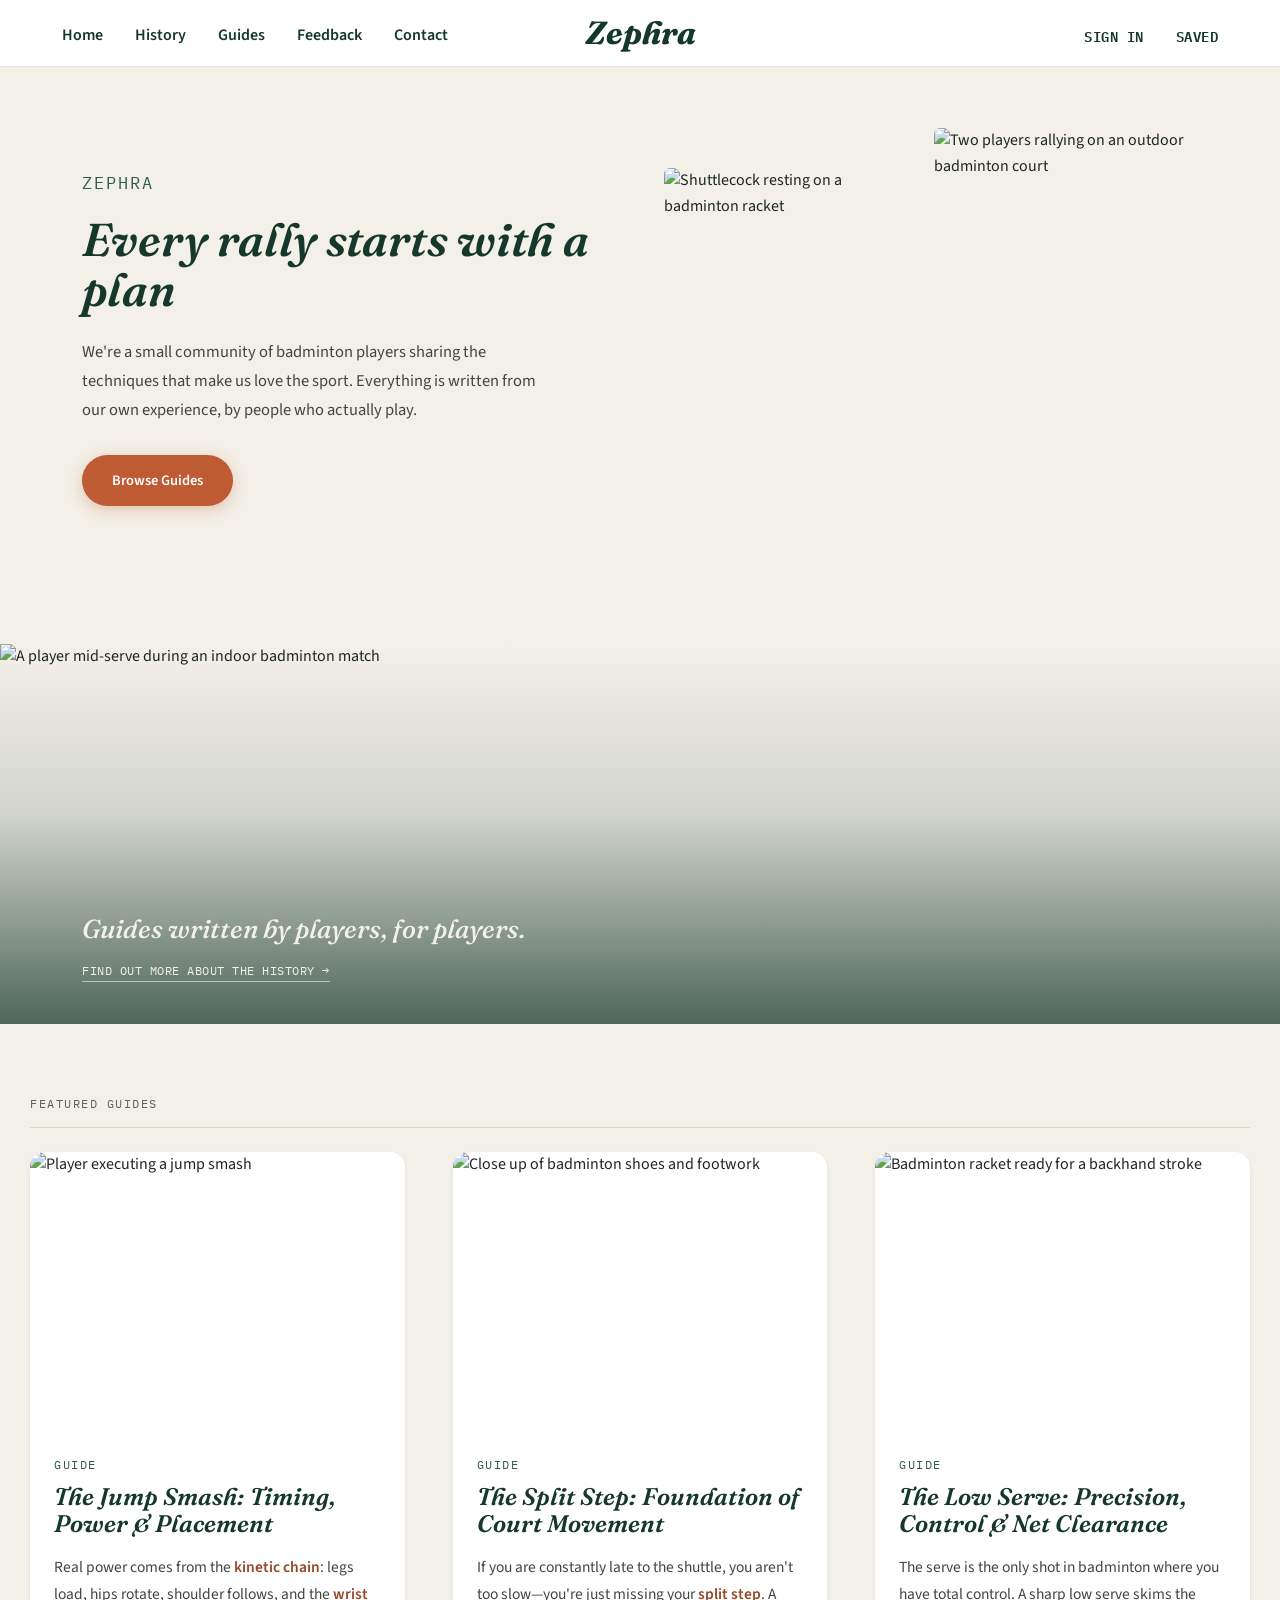
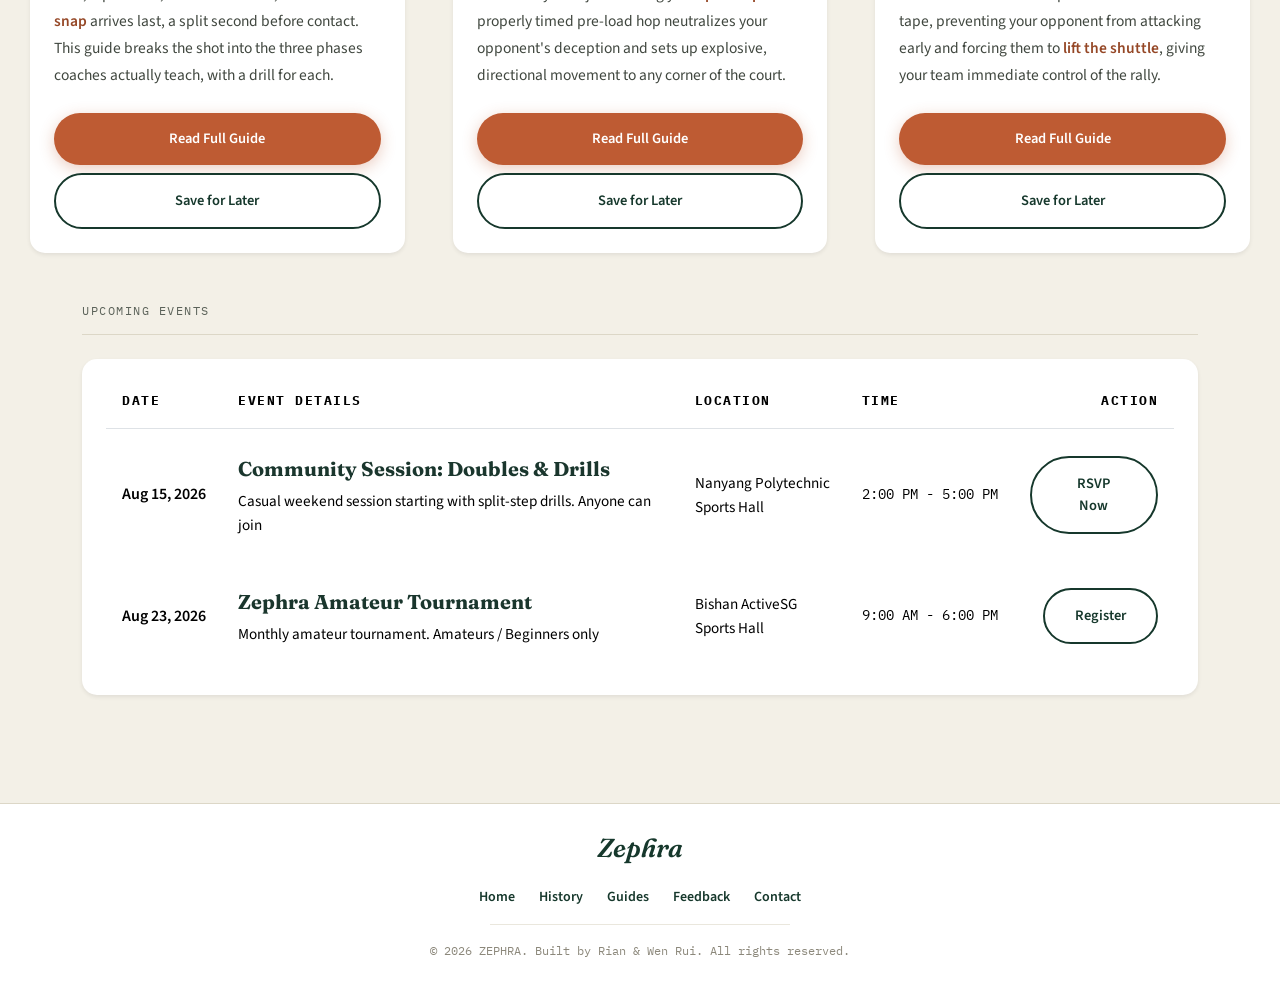
==== commit 2f25261f: "Update index.html" ====
--- a/index.html
+++ b/index.html
@@ -17,8 +17,8 @@
 			rel="stylesheet">
 
 		<!-- 3. YOUR CUSTOM CSS -->
-		<link rel="stylesheet" href="../css/common.css">
-		<link rel="stylesheet" href="../css/index.css">
+		<link rel="stylesheet" href="common.css">
+		<link rel="stylesheet" href="index.css">
 	</head>
 
 	<body>
--- a/common.css
+++ b/common.css
@@ -0,0 +1,181 @@
+/* ==========================================================================
+   COMMON STYLES & NAVBAR
+   ========================================================================== */
+
+/* Header Container */
+html {
+    overflow-y: scroll;
+}
+html body .navbar {
+    display: flex;
+    justify-content: space-between;
+    align-items: center;
+    padding: 15px 30px;
+    position: fixed;
+    top: 0;
+    width: 100%;
+    background: #FFFFFF;
+    z-index: 1000;
+    border-bottom: 1px solid #DCD7C7;
+    box-sizing: border-box;
+}
+
+html body .nav-wrap {
+    display: flex;
+    align-items: center;
+    justify-content: space-between;
+    position: relative;
+    width: 100%;
+}
+
+/* Left Nav Group */
+html body .nav-left { 
+    display: flex; 
+    align-items: center;
+    gap: 28px; 
+}
+
+/* Centered Brand Title */
+html body .nav-brand {
+    position: absolute;
+    left: 0;
+    right: 0;
+    width: fit-content;
+    margin: 0 auto;
+    font-family: 'Fraunces', serif;
+    font-style: italic;
+    font-weight: 600;
+    font-size: 32px;
+    color: #16382C;
+    text-decoration: none;
+    line-height: 1.1;
+    transition: color 0.3s ease;
+}
+
+html body .nav-brand:hover {
+    color: #BE5B33;
+}
+
+/* Standard Nav Links */
+html body .nav-item {
+    text-decoration: none;
+    color: #16382C;
+    font-size: 16px; 
+    font-weight: 600;
+    font-family: 'Source Sans 3', sans-serif;
+    position: relative;
+    padding-bottom: 2px;
+    transition: color 0.3s ease;
+}
+
+html body .nav-item::after {
+    content: '';
+    position: absolute;
+    bottom: -2px;
+    left: 0;
+    width: 0;
+    height: 2px;
+    background: #BE5B33;
+    transition: width 0.3s ease;
+}
+
+html body .nav-item:hover::after,
+html body .nav-item.active::after { 
+    width: 100%; 
+}
+
+html body .nav-item:hover,
+html body .nav-item.active { 
+    color: #BE5B33; 
+}
+
+/* Right Side Icon & Action Group */
+html body .nav-right { 
+    display: flex; 
+    align-items: center; 
+    gap: 20px; 
+}
+
+html body .nav-right .nav-item {
+    font-family: 'IBM Plex Mono', monospace;
+    font-size: 14px; 
+    text-transform: uppercase;
+    letter-spacing: 0.5px;
+}
+/* Custom Hamburger Icon & Mobile Styling */
+.navbar-toggler:focus {
+    box-shadow: none;
+}
+/* ZEPHRA — FOOTER STYLES*/
+.site-footer {
+    background-color: #FFFFFF;
+    border-top: 1px solid #DCD7C7;
+    margin-top: 60px;
+}
+
+.footer-brand {
+    font-family: 'Fraunces', serif;
+    font-style: italic;
+    font-weight: 600;
+    font-size: 26px;
+    color: #16382C;
+    text-decoration: none;
+    transition: color 0.2s ease;
+}
+
+.footer-brand:hover {
+    color: #BE5B33;
+}
+
+.footer-links a {
+    font-family: 'Source Sans 3', sans-serif;
+    font-size: 14px;
+    font-weight: 600;
+    color: #16382C;
+    text-decoration: none;
+    transition: color 0.2s ease;
+}
+
+.footer-links a:hover {
+    color: #BE5B33;
+}
+
+.footer-divider {
+    max-width: 300px;
+    border-top: 1px solid #DCD7C7;
+    opacity: 0.6;
+}
+
+.footer-copy {
+    font-family: 'IBM Plex Mono', monospace;
+    font-size: 12px;
+    color: #8C887B;
+}
+/* Mobile dropdown menu styling */
+@media (max-width: 768px) {
+    .navbar-collapse {
+        background-color: #ffffff;
+        padding: 1rem;
+        border-radius: 12px;
+        box-shadow: 0 8px 24px rgba(0, 0, 0, 0.08);
+    }
+
+    .nav-left,
+    .nav-right {
+        gap: 0 !important;
+        margin-bottom: 0 !important;
+    }
+
+    .nav-left .nav-link,
+    .nav-right .nav-link {
+        padding: 8px 0;
+        border-bottom: 1px solid #f0f0f0;
+    }
+
+    .nav-right .nav-link:last-child {
+        border-bottom: none;
+    }
+    .nav-brand {
+        top: 15px;
+    }
+}
--- a/index.css
+++ b/index.css
@@ -0,0 +1,400 @@
+/*1.BASE STYLES*/
+* {
+    margin: 0;
+    padding: 0;
+    box-sizing: border-box;
+}
+
+html body {
+    font-family: 'Source Sans 3', sans-serif;
+    line-height: 1.6;
+    background: #F3F0E7;
+    color: #1D2620;
+    min-height: 100vh;
+    padding-top: 80px;
+}
+
+/*2. BUTTONS */
+html body .btn {
+    padding: 15px 30px;
+    border: none;
+    border-radius: 50px;
+    font-size: 14.5px;
+    font-weight: 600;
+    font-family: 'Source Sans 3', sans-serif;
+    cursor: pointer;
+    transition: all 0.3s ease;
+    text-decoration: none;
+    display: inline-block;
+}
+
+html body .btn-primary {
+    background: #BE5B33;
+    color: white;
+    box-shadow: 0 4px 15px rgba(190, 91, 51, 0.3);
+}
+
+html body .btn-primary:hover {
+    background: #954726;
+    color: white;
+    margin-top: -2px;
+    margin-bottom: 2px;
+    box-shadow: 0 6px 20px rgba(190, 91, 51, 0.4);
+}
+
+html body .btn-secondary {
+    background: white;
+    color: #16382C;
+    border: 2px solid #16382C;
+}
+
+html body .btn-secondary:hover { 
+    background: #16382C; 
+    color: white; 
+    margin-top: -2px;
+    margin-bottom: 2px;
+}
+
+html body .btn-text {
+    background: transparent;
+    color: #16382C;
+    padding: 15px 0;
+    font-weight: 600;
+    border-bottom: 2px solid #16382C;
+    border-radius: 0;
+}
+
+html body .btn-text:hover { 
+    color: #954726; 
+    border-color: #954726; 
+}
+
+/*3. HERO SECTION*/
+.hero {
+    width: 100%;
+}
+
+html body .hero-eyebrow {
+    font-family: 'IBM Plex Mono', monospace;
+    font-size: 17px;
+    letter-spacing: 2px;
+    text-transform: uppercase;
+    color: #2F5C46;
+    margin-bottom: 18px;
+}
+
+html body .hero-title {
+    font-family: 'Fraunces', serif;
+    font-style: italic;
+    font-weight: 600;
+    font-size: 46px;
+    line-height: 1.1;
+    color: #16382C;
+    margin-bottom: 22px;
+}
+
+.hero-copy {
+    font-size: 16.5px;
+    line-height: 1.75;
+    color: #40473F;
+    max-width: 460px;
+    margin-bottom: 30px;
+}
+
+.hero-images {
+    width: 100%;
+    display: flex;
+    gap: 16px;
+    align-items: flex-start;
+}
+
+.hero-images img {
+    object-fit: cover;
+    border-radius: 6px;
+    display: block;
+}
+
+.hero-images .img-a {
+    width: 48%;
+    height: 320px;
+    margin-top: 40px;
+}
+
+.hero-images .img-b {
+    width: 50%;
+    height: 420px;
+}
+
+/*4. BANNER SECTION */
+.banner {
+    position: relative;
+    width: 100%;
+    height: 380px;
+    margin-top: 60px;
+    overflow: hidden;
+}
+
+.banner img {
+    width: 100%;
+    height: 100%;
+    object-fit: cover;
+    object-position: center 30%;
+    position: absolute;
+    top: 0;
+    left: 0;
+}
+
+.banner::after {
+    content: '';
+    position: absolute;
+    inset: 0;
+    background: linear-gradient(0deg, rgba(22,56,44,0.75) 0%, rgba(22,56,44,0.15) 55%, rgba(22,56,44,0) 100%);
+}
+
+.banner-inner {
+    height: 100%;
+    position: relative;
+    z-index: 2;
+    display: flex;
+    align-items: flex-end;
+    padding-bottom: 40px;
+}
+
+.banner-caption {
+    padding: 0;
+    max-width: 1180px;
+}
+
+html body .banner-caption p {
+    font-family: 'Fraunces', serif;
+    font-style: italic;
+    font-weight: 500;
+    font-size: 26px;
+    color: #F3F0E7;
+    max-width: 560px;
+    line-height: 1.3;
+    margin-bottom: 12px;
+}
+
+html body .banner-caption a {
+    display: inline-block;
+    font-family: 'IBM Plex Mono', monospace;
+    font-size: 12px;
+    letter-spacing: 0.5px;
+    text-transform: uppercase;
+    color: #F3F0E7;
+    border-bottom: 1px solid rgba(243,240,231,0.6);
+    text-decoration: none;
+}
+
+/*5. FEATURED GUIDE SECTION */
+.featured-wrap {
+    max-width: 1000px;
+    margin: 70px auto 90px;
+    padding: 0 30px;
+}
+
+html body .section-label {
+    font-family: 'IBM Plex Mono', monospace;
+    font-size: 12px;
+    letter-spacing: 1.5px;
+    text-transform: uppercase;
+    color: #5B6259;
+    border-bottom: 1px solid #DCD7C7;
+    padding-bottom: 14px;
+    margin-bottom: 30px;
+}
+
+.product-container {
+    background: #FFFFFF;
+    border-radius: 15px;
+    box-shadow: 0 10px 30px rgba(22, 56, 44, 0.1);
+    overflow: hidden;
+    display: grid;
+    grid-template-columns: 320px 1fr; 
+    position: relative;
+    width: 100%;
+}
+
+.product-image {
+    background: linear-gradient(165deg, #EEEBDF 0%, #E3DFCE 100%);
+    display: flex;
+    align-items: center;
+    justify-content: center;
+    padding: 50px 40px;
+    position: relative;
+    min-height: 380px;
+}
+
+html body .award-badge {
+    position: absolute;
+    top: 20px;
+    right: 20px;
+    width: 78px;
+    height: 78px;
+    background: #16382C;
+    border-radius: 50%;
+    display: flex;
+    align-items: center;
+    justify-content: center;
+    color: white;
+    font-family: 'IBM Plex Mono', monospace;
+    font-size: 10px;
+    font-weight: 600;
+    text-align: center;
+    line-height: 1.4;
+}
+
+.shuttle-mark { 
+    width: 170px; 
+    height: 170px; 
+}
+
+.product-details {
+    padding: 40px 48px;
+    display: flex;
+    flex-direction: column;
+    justify-content: center;
+}
+
+html body .eyebrow {
+    font-family: 'IBM Plex Mono', monospace;
+    font-size: 11.5px;
+    letter-spacing: 1.5px;
+    text-transform: uppercase;
+    color: #2F5C46;
+    margin-bottom: 14px;
+}
+
+html body .product-title {
+    color: #16382C;
+    font-family: 'Fraunces', serif;
+    font-style: italic;
+    font-weight: 600;
+    font-size: 30px;
+    margin-bottom: 18px;
+    line-height: 1.15;
+}
+
+.product-description {
+    color: #40473F;
+    font-size: 15.5px;
+    line-height: 1.75;
+    margin-bottom: 24px;
+}
+
+.highlight { 
+    color: #954726; 
+    font-weight: 600; 
+}
+
+html body .meta-line {
+    display: flex;
+    align-items: center;
+    font-family: 'IBM Plex Mono', monospace;
+    font-size: 11.5px;
+    text-transform: uppercase;
+    color: #5B6259;
+    margin-bottom: 28px;
+    flex-wrap: nowrap;
+}
+
+.meta-line span {
+    padding-right: 14px;
+    margin-right: 14px;
+    border-right: 1px solid #DCD7C7;
+    white-space: nowrap; 
+}
+
+.meta-line span:last-child { 
+    border-right: none;
+    padding-right: 0;
+    margin-right: 0;
+}
+
+.action-buttons { 
+    display: flex; 
+    gap: 20px; 
+}
+/*8. UPCOMING EVENTS TABLE */
+.event-table-wrap {
+    border-radius: 15px;
+}
+
+.event-table-head {
+    font-family: 'IBM Plex Mono', monospace;
+    font-size: 0.8rem;
+    letter-spacing: 1.5px;
+    color: #5a7066;
+    text-transform: uppercase;
+}
+
+.event-table-body {
+    font-family: 'Source Sans 3', sans-serif;
+    color: #495057;
+}
+
+.event-table-body tr:not(:first-child) td {
+    border-top: 1px solid #f0f0f0;
+}
+
+.event-date {
+    font-weight: 600;
+    color: #1a362d;
+    white-space: nowrap;
+}
+
+.event-title {
+    font-family: 'Fraunces', serif;
+    font-size: 1.25rem;
+    font-weight: 700;
+    color: #1a362d;
+    margin-bottom: 4px;
+}
+
+.event-desc {
+    font-size: 0.95rem;
+}
+
+.event-location {
+    font-size: 0.95rem;
+    white-space: nowrap;
+}
+
+.event-time {
+    font-family: 'IBM Plex Mono', monospace;
+    font-size: 0.85rem;
+    white-space: nowrap;
+}
+
+.event-btn {
+    padding: 10px 24px;
+    font-size: 0.9rem;
+}
+/*6. RESPONSIVE */
+@media (max-width: 860px) {
+    html body .hero-title { 
+        font-size: 34px; 
+    }
+    .hero-images { 
+        margin-top: 20px; 
+    }
+    .banner { 
+        height: 280px; 
+    }
+    html body .banner-caption p { 
+        font-size: 20px; 
+    }
+    .product-container { 
+        grid-template-columns: 1fr; 
+    }
+    .product-image {
+        min-height: 240px;
+    }
+    .product-details { 
+        padding: 34px; 
+    }
+    .action-buttons { 
+        flex-direction: column; 
+    }
+}
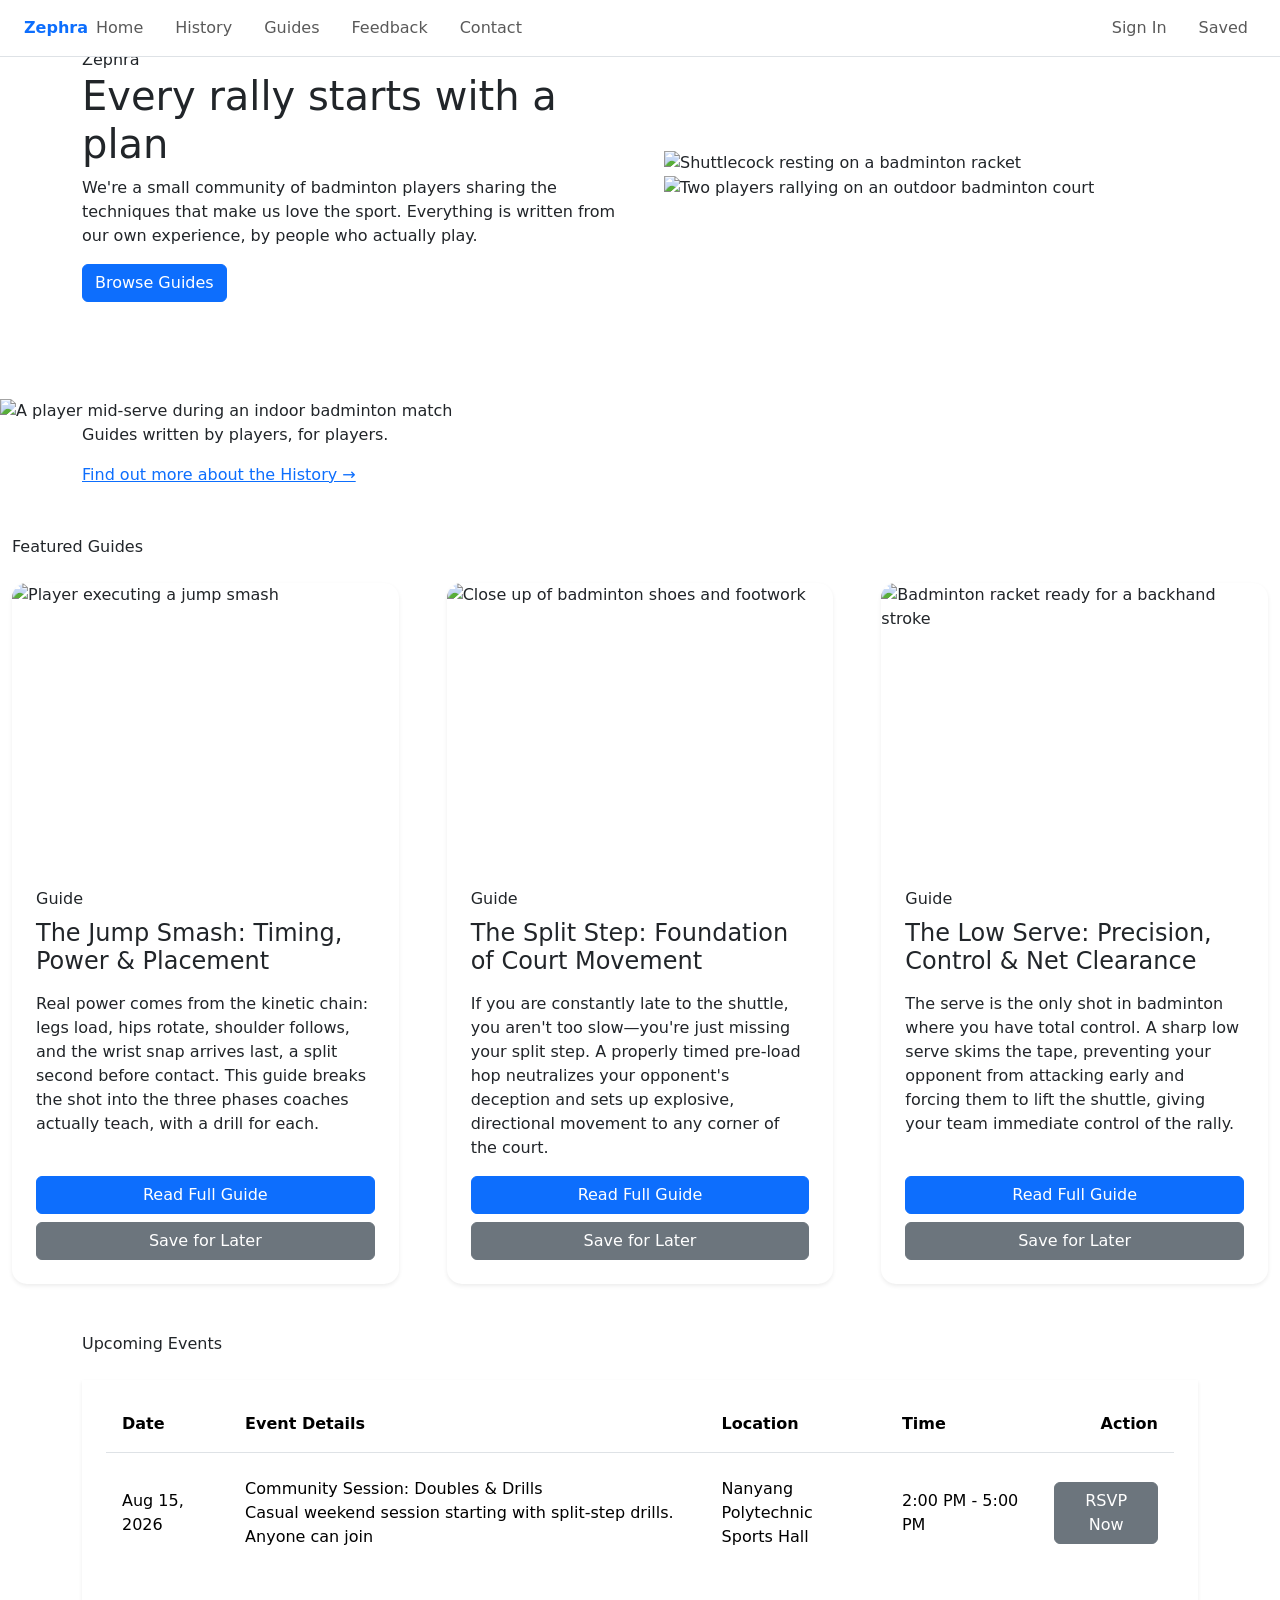
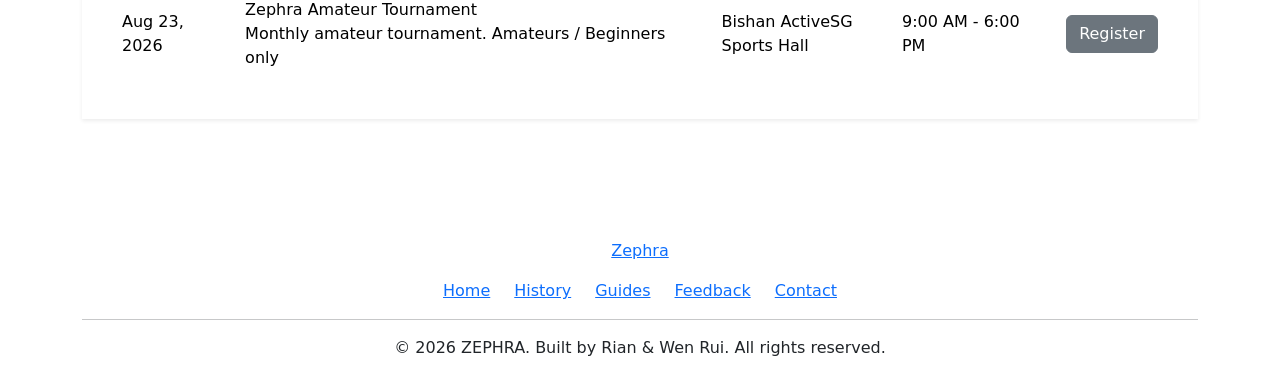
==== commit a0059647: "Update index.html" ====
--- a/index.html
+++ b/index.html
@@ -17,8 +17,8 @@
 			rel="stylesheet">
 
 		<!-- 3. YOUR CUSTOM CSS -->
-		<link rel="stylesheet" href="common.css">
-		<link rel="stylesheet" href="index.css">
+		<link rel="stylesheet" href="../css/common.css">
+		<link rel="stylesheet" href="../css/index.css">
 	</head>
 
 	<body>
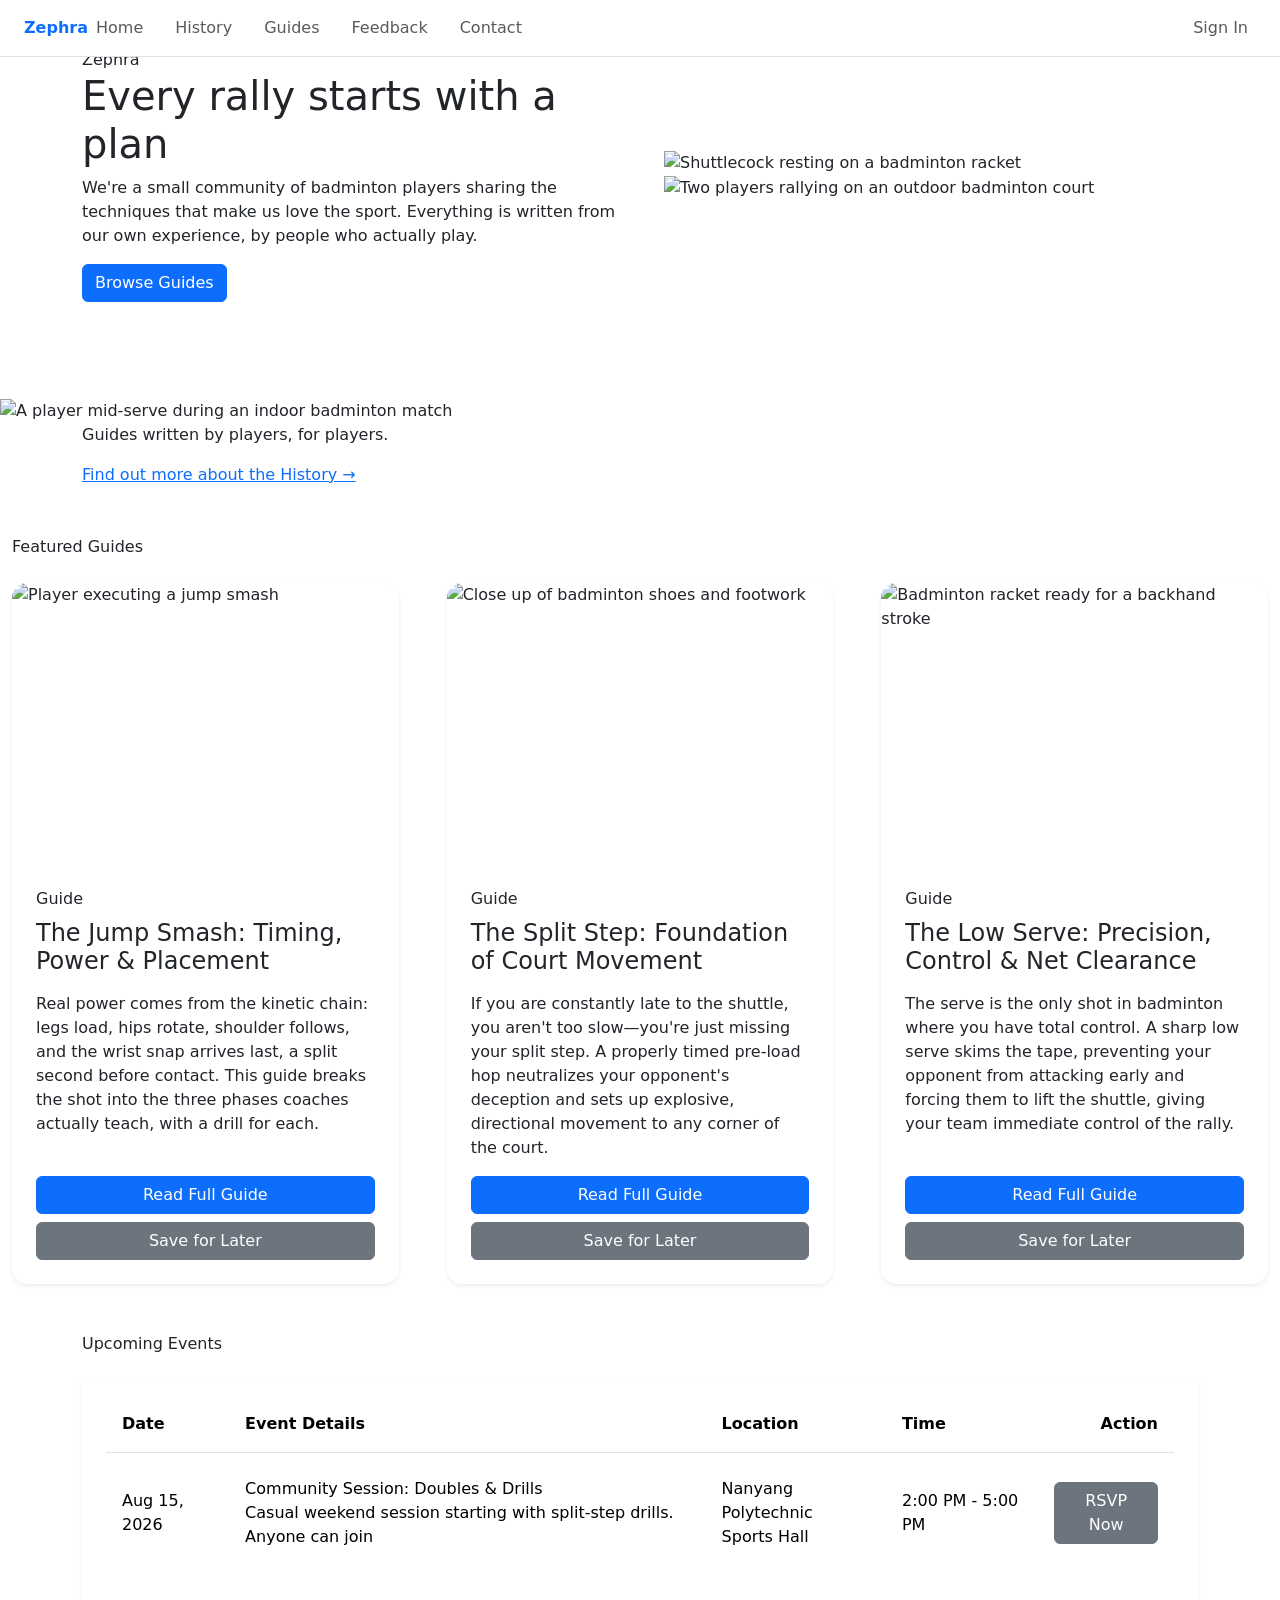
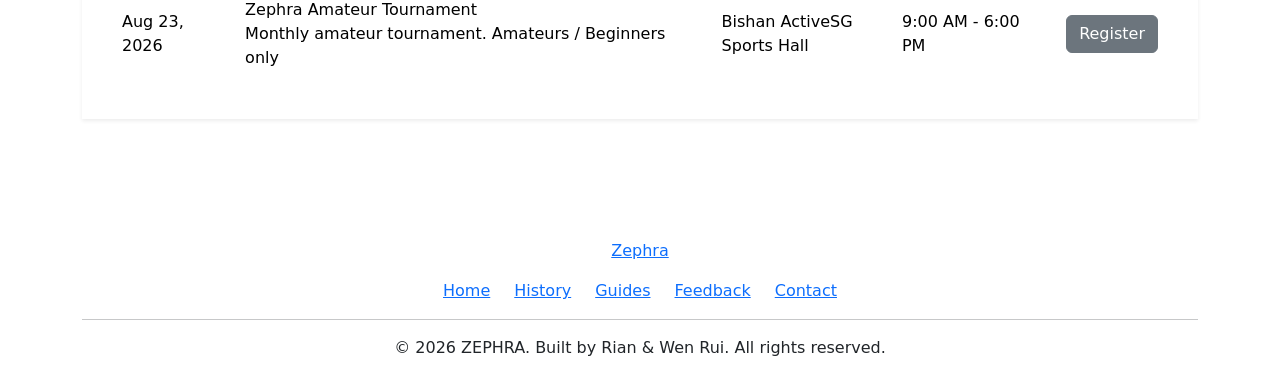
==== commit 03e87fbf: "Update index.html" ====
--- a/index.html
+++ b/index.html
@@ -50,7 +50,6 @@
 				<!-- Right Links & Search -->
 				<div class="nav-right navbar-nav align-items-md-center gap-2 gap-md-3">
 					<a href="signin.html" class="nav-item nav-link">Sign In</a>
-					<a href="saved.html" class="nav-item nav-link">Saved</a>
 				</div>
 
 				</div>
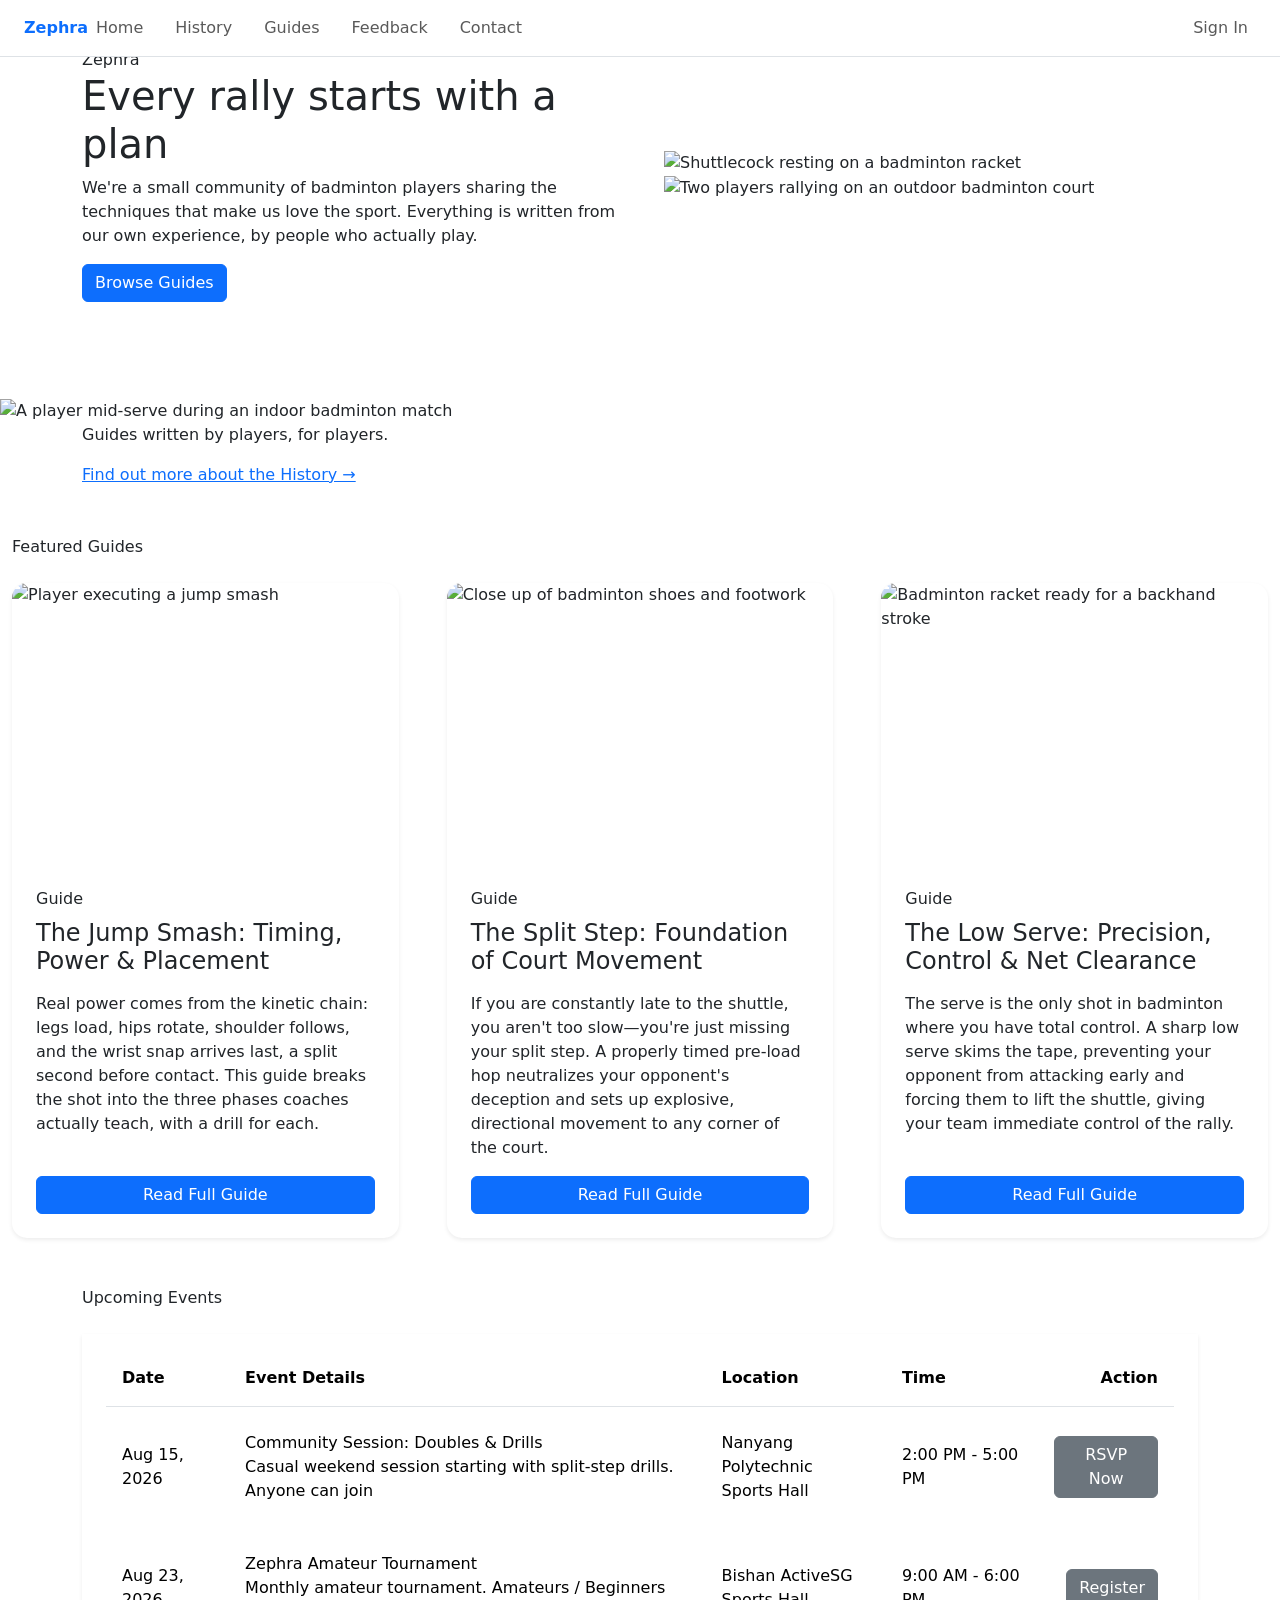
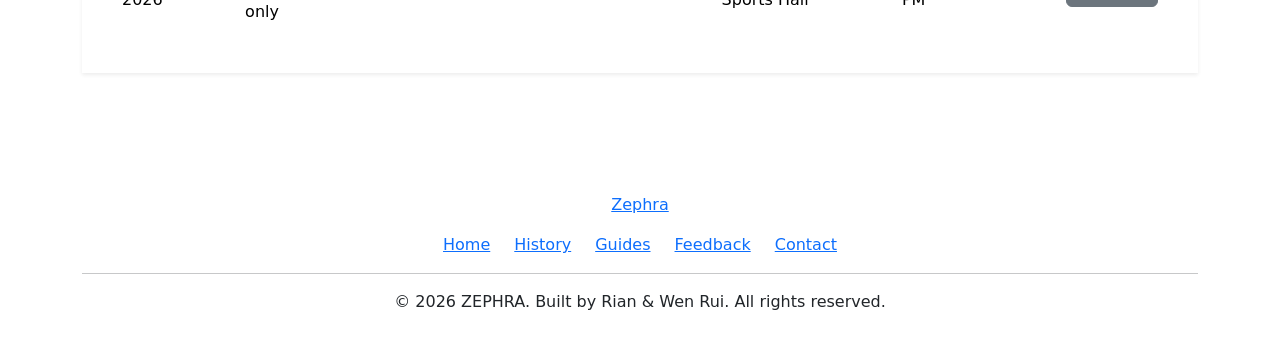
==== commit d68b3584: "Update index.html" ====
--- a/index.html
+++ b/index.html
@@ -122,7 +122,7 @@
 							</p>
 							<div class="action-buttons mt-auto d-flex flex-column gap-2">
 								<a href="techniques.html#smash" class="btn btn-primary w-100">Read Full Guide</a>
-								<button class="btn btn-secondary w-100">Save for Later</button>
+					
 							</div>
 						</div>
 					</div>
@@ -146,7 +146,6 @@
 							</p>
 							<div class="action-buttons mt-auto d-flex flex-column gap-2">
 								<a href="techniques.html#split" class="btn btn-primary w-100">Read Full Guide</a>
-								<button class="btn btn-secondary w-100">Save for Later</button>
 							</div>
 						</div>
 					</div>
@@ -170,7 +169,7 @@
 									</p>
 							<div class="action-buttons mt-auto d-flex flex-column gap-2">
 								<a href="techniques.html#serve" class="btn btn-primary w-100">Read Full Guide</a>
-								<button class="btn btn-secondary w-100">Save for Later</button>
+							
 							</div>
 						</div>
 					</div>
